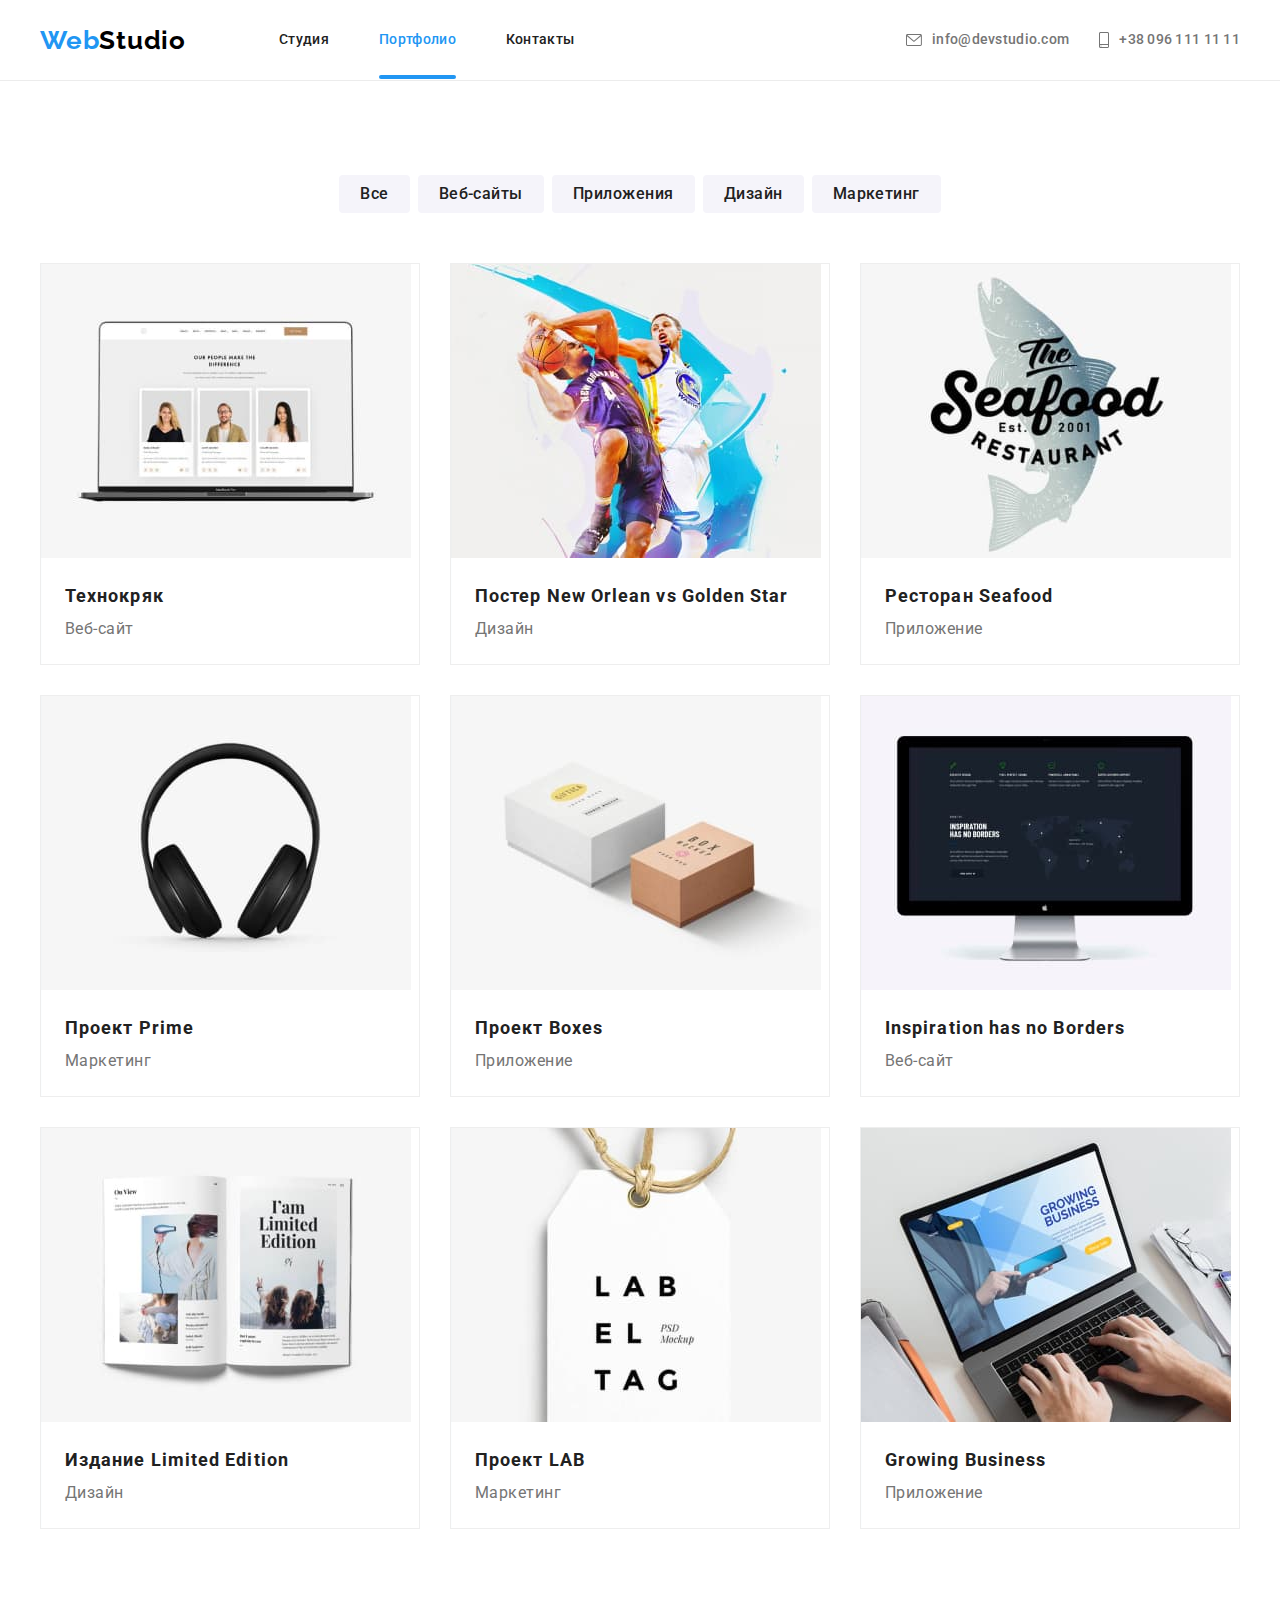
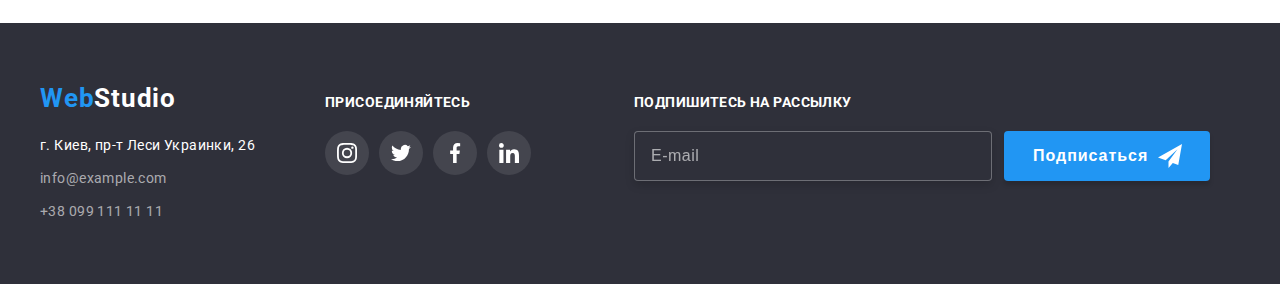
==== portfolio/portfolio.html @ 19b00c4e "1" ====
<!DOCTYPE html>
<html lang="ru">
<head>
    <meta charset="UTF-8">
    <meta name="viewport" content="width=device-width, initial-scale=1.0">
    <link href="https://fonts.googleapis.com/css2?family=Raleway:wght@700&family=Roboto:wght@400;500;700;900&display=swap"
        rel="stylesheet">
    <link rel="stylesheet" href="https://cdnjs.cloudflare.com/ajax/libs/modern-normalize/1.0.0/modern-normalize.min.css"
        integrity="sha512-ISS7cAi1PEhQ8jnbJpJZMd29NlhNj4AWYyLOSp2CE/CsHxTCu+r+t0D2yoJudVrd0/8fTVPUVDzY5Tvli75u/g=="
        crossorigin="anonymous" />
    <link rel="stylesheet" href="../css/style.css">
    <link rel="preconnect" href="https://fonts.gstatic.com">
    <title>Document</title>
</head>
<body class="body">
    <header class="header portfolio">
        <div class="container main">
            <nav class="main-nav">
                <!-- Логотип -->
            <a class="logo-link" href="../index.html">
                <p class="logo-text"><span class="logo">Web</span>Studio</p>
            </a>
            <!-- Навигация на другие страницы -->
            <ul class="nav-link">
                <li class="nav-li"><a class="active" href="../index.html">Студия</a></li>
                <li class="nav-li"><a class="active current" href="./portfolio.html">Портфолио</a></li>
                <li class="nav-li"><a class="active" href="#address">Контакты</a></li>
            </ul>
            </nav>
            <ul class="header-li">
                <!-- Ссылка на адрес электронной почты  -->
                <li class="phone"><a class="link-phone" href="mailto:info@devstudio.com">
                        <svg class="icon-contact" width="16" height="12">
                            <use href="../images/icons/sprite.svg#envelope"></use>
                        </svg>
                        <span>info@devstudio.com</span></a></li>
                <!-- Ссылка на телефонный номер -->
                <li class="phone"><a class="link-phone" href="tel:+380961111111">
                        <svg class="icon-contact" width="10" height="16">
                            <use href="../images/icons/sprite.svg#smartphone"></use>
                        </svg>
                        <span>+38 096 111 11 11</span></a></li>
            </ul>
        </div>
    </header>
    <main class="main-portfolio">  
        <section>
        <div class="container portfolio">
        <h2 class="title visually-hidden">Фильтр выбора проекта</h2>
        <ul class="benefits center">
            <li class="benefits-list"><button class="benefits-button" type="button">Все</button></li>
            <li class="benefits-list"><button class="benefits-button" type="button">Веб-сайты</button></li>
            <li class="benefits-list"><button class="benefits-button" type="button">Приложения</button></li>
            <li class="benefits-list"><button class="benefits-button" type="button">Дизайн</button></li>
            <li class="benefits-list"><button class="benefits-button" type="button">Маркетинг</button></li>
        </ul>
        <h2 class="title visually-hidden">Наши проекты</h2>
        <ul class="projects">
            <li class="projects-item">
                <a href="projects-a">
                <img src="../images/Tekhnokryak.jpg" alt="Технокряк" width="370">
                <div class="projects-text">
                <h3>Технокряк</h3>
                <p>Веб-сайт</p>
                <p class="overlay">Технокряк это современная площадка распространения коронавируса. Компании используют эту платформу для цифрового
                шпионажа и атак на защищённые сервера конкурентов.</p>
                </div>
                </a>
                
            </li>
            <li class="projects-item"><a href="">
                <img src="../images/novsgs.jpg" alt="Постер New Orlean vs Golden Star" width="370">
                <div class="projects-text">
                <h3>Постер New Orlean vs Golden Star</h3>
                <p>Дизайн</p>
                <p class="overlay">Все друзья хотят меня женить, потому что люди не выносят, когда кому-нибудь хорошо.</p>
                </div>
            </a>
            </li>
            <li class="projects-item"><a href="">
                <img src="../images/seafood.jpg" alt="Ресторан Seafood" width="370">
                <div class="projects-text">
                <h3>Ресторан Seafood</h3>
                <p>Приложение</p>
                <p class="overlay">Если вам говорят, что вы многогранная личность — не обольщайтесь. Может быть, имеется в виду, что вы гад, сволочь и
                паразит одновременно.</p>
            </div>
            </a>
            </li>
            <li class="projects-item"><a href="">
                <img src="../images/prime.jpg" alt="Проект Prime" width="370">
                <div class="projects-text">
                <h3>Проект Prime</h3>
                <p>Маркетинг</p>
                <p class="overlay">Алкоголь в малых дозах безвреден в любом количестве.</p>
            </div>
            </a>
            </li>
            <li class="projects-item"><a href="">
                <img src="../images/boxes.jpg" alt="Проект Boxes" width="370">
                <div class="projects-text">
                <h3>Проект Boxes</h3>
                <p>Приложение</p>
                <p class="overlay">Выключили электричество, и в городе воцарилась полная тишина.
                Оказывается, звуки исходят не от людей.
                Они уже давно-давно молчат.</p>
            </div>
            </a>
            </li>
            <li class="projects-item"><a href="">
                <img src="../images/Inspiration_has_no_Borders.jpg" alt="Inspiration has no Borders" width="370">
                <div class="projects-text">
                <h3 lang="en">Inspiration has no Borders</h3>
                <p>Веб-сайт</p>
                <p class="overlay">А юмор — это жизнь. Это состояние. Это не шутки. Это искры в глазах. Это влюбленность в собеседника и готовность
                рассмеяться до слез.</p>
            </div>
            </a>
            </li>
            <li class="projects-item"><a href="">
                <img src="../images/le.jpg" alt="Издание Limited Edition" width="370">
                <div class="projects-text">
                <h3>Издание Limited Edition</h3>
                <p>Дизайн</p>
                <p class="overlay">Никогда не женись на женщине, с которой можно жить. Женись на той, без которой жить нельзя.</p>
            </div>
            </a>
            </li>
            <li class="projects-item"><a href="">
                <img src="../images/lab.jpg" alt="Проект LAB" width="370">
                <div class="projects-text">
                <h3>Проект LAB</h3>
                <p>Маркетинг</p>
                <p class="overlay">Алкоголь в малых дозах безвреден в любом количестве.</p>
            </div>
            </a>
            </li>
            <li class="projects-item"><a href="">
                <img src="../images/Growing_Business.jpg" alt="Growing Business" width="370">
                <div class="projects-text">
                <h3>Growing Business</h3>
                <p>Приложение</p>
                <p class="overlay">Ученые Гарвардского университета установили, что белые мыши размножаются намного лучше, если им не мешают ученые
                Гарвардского университета.</p>
            </div>
            </a>
            </li>
        </ul>   
        </div>  
        </section>
    </main>
    <footer class="footer">
        <div class="container">
            <!-- Логотип -->
            <div class="footer-left">
            <a href="../index.html">
                <p class="footer-logo"><span class="logo">Web</span>Studio</p>
            </a>
            <address id="address">
                <!-- Ссылка на адрес -->
                <a class="google-address link" target="_blank" href="https://goo.gl/maps/JPTJLpiqcLhhmCbZ7">
                    г. Киев, пр-т Леси Украинки, 26
                </a>
                <!-- Ссылка на адрес электронной почты  -->
                <a class="footer-link" href="mailto:info@example.com">info@example.com</a>
                <!-- Ссылка на телефонный номер -->
                <a class="footer-link" href="tel:+380991111111">+38 099 111 11 11</a>
            </address>
            </div>
            <div class="footer-join">
                <b class="title">Присоединяйтесь</b>
                <ul class="footer-icon">
                    <li class="footer-list">
                        <a class="footer-links-icon" href="">
                            <svg class="footer-icon">
                                <use href="../images/icons/sprite.svg#instagram"></use>
                            </svg>
                        </a>
                    </li>
                    <li class="footer-list">
                        <a class="footer-links-icon" href="">
                            <svg class="footer-icon">
                                <use href="../images/icons/sprite.svg#twitter"></use>
                            </svg>
                        </a>
                    </li>
                    <li class="footer-list">
                        <a class="footer-links-icon" href="">
                            <svg class="footer-icon">
                                <use href="../images/icons/sprite.svg#facebook"></use>
                            </svg>
                        </a>
                    </li>
                    <li class="footer-list">
                        <a class="footer-links-icon" href="">
                            <svg class="footer-icon">
                                <use href="../images/icons/sprite.svg#linkedin"></use>
                            </svg>
                        </a>
                    </li>
                </ul>
            </div>
            <div class="right-part">
                <h3 class="title">Подпишитесь на рассылку</h3>
                <form class="form-submit">
                    <label class="form-label-footer">
                        <input type="email" class="form-input-footer" name="mail" placeholder="E-mail" autocomplete="off" />
                    </label>
                    <button type="submit" class="button-submit">
                        <span>Подписаться</span>
                        <svg width="24" height="24">
                            <use href="../images/icons/sprite.svg#send"></use>
                        </svg>
                    </button>
                </form>
            </div>
        </div>
    </footer>
</body>
</html>
---- css/style.css ----
/* цвет основного текста #757575 */
/* вторичный цвет #212121 */
/* первичный цвет фона #FFFFFF */
/* вторичный цвет фона #F5F4FA */
/* акцент #2196F3 */
/* цвет иконок серый #AFB1B8 */

/* https://elenrosee.github.io/it-studio/ */

:root {
  --primary-text-color: #757575;
  --secondary-text-color: #212121;
  --primary-background-color: #ffffff;
  --secondary-background-color: #f5f4fa;
  --akcent-color: #2196f3;
  --logo-color: #000000;
  --border-color: #ececec;
  --footer-color: #2f303a;
  --icon-gray-color: #afb1b8;
}
/* значение border-box устанавливается для всех элементов 
и псевдоэлементов документа. */

/* Остальной код */
.body {
  font-family: 'Roboto', sans-serif;
  letter-spacing: 0.02em;
  font-display: swap;
  background-color: var(--primary-background-color);
  color: var(--primary-text-color);
}
* {
  padding: 0;
  margin: 0;
  /* outline: 2px solid tomato; */
}
ul,
.link,
.list {
  list-style: none;
  padding: 0;
  margin: 0;
}
a {
  text-decoration: none;
}
h2 {
  color: var(--secondary-text-color);
  font-weight: 700;
  font-size: 36px;
  line-height: 1.16;
  letter-spacing: 0.03em;
  padding: 0;
  margin: 0;
}
h3 {
  color: var(--secondary-text-color);
  font-weight: 700;
  font-size: 14px;
  line-height: 1.14;
  letter-spacing: 0.03em;
  padding: 0;
  margin: 0;
}
p {
  padding: 0;
  margin: 0;
}
.body .container {
  width: 1200px;
  padding-left: 15px;
  padding-right: 15px;
  margin-left: auto;
  margin-right: auto;
}
/* Логотип */

.main {
  display: flex;
  align-items: center;
  justify-content: space-between;
}
.main-nav {
  display: flex;
  align-items: center;
}
.logo-link {
  font-family: 'Raleway', sans-serif;
  color: var(--logo-color);
  font-weight: 700;
  font-size: 26px;
  line-height: 1.19;
  letter-spacing: 0.03em;
  /* cursor: pointer; */
}
.logo {
  color: var(--akcent-color);
}
/* .logo-text {
  color: var(--logo-color);
} */
/* ссылки навигации */
.nav-link {
  display: flex;
  margin-left: 93px;
}
.nav-link .active {
  position: relative;
  display: block;
  padding-top: 32px;
  padding-bottom: 32px;
  color: var(--secondary-text-color);
  font-weight: 500;
  font-size: 14px;
  line-height: 1.14;
}
.nav-link .active:hover,
.nav-link .active:focus {
  color: var(--akcent-color);
  border-bottom: 4px;
  border-radius: 2px;
}
.nav-link .active.current {
  color: var(--akcent-color);
}
.nav-li:not(:last-child) {
  margin-right: 50px;
}
.nav-link .current::after {
  display: block;
  content: '';
  position: absolute;
  left: 0;
  bottom: 1px;
  width: 100%;
  height: 4px;

  background: var(--akcent-color);
  border-radius: 2px;
}
/* ссылки контактов */
.header-li {
  display: flex;
  align-items: center;
}
.link-phone {
  display: flex;
  align-items: center;
  color: var(--primary-text-color);
  fill: var(--primary-text-color);
  font-weight: 500;
  font-size: 14px;
  line-height: 1.14;
  letter-spacing: 0.02em;
  transition-property: color;
  transition-duration: 250ms;
  transition-timing-function: cubic-bezier(0.4, 0, 0.2, 1);
}
.header-li .phone + .phone {
  margin-left: 30px;
}
.icon-contact {
  display: block;
  margin-right: 10px;
}
.header-li .link-phone:hover {
  color: var(--akcent-color);
  fill: var(--akcent-color);
}

/* вопросы: 
1. при фиксированном хедере возможно сейчас уже сделать, чтобы весь его контент при зуме был видимым. 
2. так же при зуме bg начинает обрезаться картинка. 3. при нфжатии на кнопку Отправить в модальном окне не применяется transition  h
ttps://mariia-kovalchuk.github.io/goit-markup-hw-05/index.html
https://mariia-kovalchuk.github.io/goit-markup-hw-05/index.html */
/* https://marishka95s.github.io/goit-markup-hw-06/index.html */
/* https://github.com/marishka95s/goit-markup-hw-06/ */

/* Секция Герой */
.hero {
  display: flex;
  max-width: 1600px;
  height: 600px;
  margin-left: auto;
  margin-right: auto;
  align-items: center;
  background-color: var(--footer-color);
  background-image: linear-gradient(
      to right,
      rgba(47, 48, 58, 0.4),
      rgba(47, 48, 58, 0.4)
    ),
    url('../images/img.jpg');
  background-size: cover;
  background-position: center;
  text-align: center;
}
.section-hero {
  color: var(--primary-background-color);
  text-align: center;
  padding-top: 94px;
  padding-bottom: 94px;
}

.hero-title {
  font-weight: 900;
  font-size: 44px;
  line-height: 1.36;
  text-align: center;
  letter-spacing: 0.06em;
  text-transform: uppercase;
  /* padding-top: 200px; */
  margin-bottom: 30px;
}

.button {
  color: var(--primary-background-color);
  background-color: var(--akcent-color);
  font-weight: 700;
  font-size: 16px;
  line-height: 1.87;
  align-items: center;
  text-align: center;
  letter-spacing: 0.06em;
  display: inline-block;
  padding: 10px 32px;
  height: 50px;
  min-width: 200px;
  border: none;
  border-radius: 4px;
  cursor: pointer;
}
.backdrop {
  position: fixed;
  top: 0;
  left: 0;
  width: 100%;
  height: 100%;
  opacity: 1;
  background-color: rgba(0, 0, 0, 0.2);
  transition: opacity 250ms cubic-bezier(0.4, 0, 0.2, 1);
}
.backdrop.is-hidden {
  opacity: 0;
  pointer-events: none;
  visibility: visible;
}
.backdrop.is-hidden .modal {
  transform: translate(-50%, -50%) scale(1.1);
}
.modal {
  position: absolute;
  top: 50%;
  left: 50%;

  min-height: 581px;
  min-width: 528px;
  padding: 40px;

  background-color: var(--primary-background-color);
  box-shadow: 0px 1px 3px rgba(0, 0, 0, 0.12), 0px 1px 1px rgba(0, 0, 0, 0.14),
    0px 2px 1px rgba(0, 0, 0, 0.2);
  border-radius: 4px;

  transform: translate(-50%, -50%) scale(1);
  transition: transform 250ms cubic-bezier(0.4, 0, 0.2, 1);
}
.form {
  display: flex;
  flex-direction: column;
}
.form h2 {
  margin-bottom: 12px;

  font-weight: 700;
  font-size: 20px;
  line-height: 23px;
  text-align: center;
  letter-spacing: 0.03em;

  color: var(--secondary-text-color);
}
.inputs {
  margin-bottom: 20px;
}
.form-label {
  position: relative;
  display: flex;
  flex-direction: column;
  margin-bottom: 10px;
}

.form-label span {
  text-align: left;
  margin-bottom: 4px;
  font-weight: 400;
  font-size: 12px;
  line-height: 1.16;
  letter-spacing: 0.01em;

  color: var(--secondary-text-color);
}
.form-input {
  padding-top: 12px;
  padding-bottom: 12px;
  padding-left: 42px;

  border: 1px solid rgba(33, 33, 33, 0.2);
  box-sizing: border-box;
  border-radius: 4px;
  cursor: pointer;

  font-size: 16px;

  transition-duration: 250ms;
  transition-timing-function: cubic-bezier(0.4, 0, 0.2, 1);
}
.comment {
  padding-top: 12px;
  padding-right: 16px;
  padding-bottom: 12px;
  padding-left: 16px;

  max-width: 448px;
  max-height: 120px;
}
.comment::placeholder {
  font-weight: normal;
  font-size: 14px;
  line-height: 1.14;
  letter-spacing: 0.01em;

  color: rgba(117, 117, 117, 0.5);
}
.form-label svg {
  position: absolute;
  bottom: 13.5px;
  left: 12px;
  fill: var(--secondary-text-color);
}
.modal input:focus,
.modal textarea:focus {
  border-color: var(--akcent-color);
  outline: none;
  cursor: pointer;

  transition-duration: 250ms;
  transition-timing-function: cubic-bezier(0.4, 0, 0.2, 1);
}
.modal input::placeholder {
  cursor: pointer;
}
.modal input:focus::placeholder {
  cursor: pointer;
}
.modal input:focus ~ svg {
  fill: var(--akcent-color);
  cursor: pointer;

  transition-duration: 250ms;
  transition-timing-function: cubic-bezier(0.4, 0, 0.2, 1);
}
/* .form-label::placeholder {
  color: transparent;
}
.form-label input:not(:placeholder-shown) + svg {
  fill: var(--accent-color);
} */
.checkbox {
  align-self: center;
}
.checkbox-input {
  position: absolute;
  width: 1px;
  height: 1px;
  margin: -1px;
  border: 0;
  padding: 0;
  clip: rect(0 0 0 0);
  overflow: hidden;
}
.checkbox-label {
  display: flex;
  align-items: center;
  margin-bottom: 30px;
}
.checkbox span {
  align-self: center;

  font-weight: 400;
  font-size: 14px;
  line-height: 1.71;
  letter-spacing: 0.03em;

  color: var(--primary-text-color);
}
.checkbox a {
  text-decoration-line: underline;
  color: var(--akcent-color);
}
.checkbox-input + svg {
  display: inline-block;
  margin-right: 7px;
  height: 15px;
  width: 16px;

  background-color: var(--primary-background-color);
  border: 2px solid var(--secondary-text-color);
  border-radius: 2px;

  transition-duration: 250ms;
  transition-timing-function: cubic-bezier(0.4, 0, 0.2, 1);
}
.checkbox-input:checked + svg {
  background-color: var(--akcent-color);
  background-image: url('../images/check.svg');
  background-size: contain;
  background-origin: border-box;
  border-color: transparent;
  border-radius: 2px;

  transition-duration: 250ms;
  transition-timing-function: cubic-bezier(0.4, 0, 0.2, 1);
}

/* .checkbox-input:focus + svg {
  outline: 2px solid var(--accent-color);
}
.checkbox-input:checked:focus + svg {
  outline: 2px solid var(--main-text-color);
} */
.form-button {
  display: flex;
  align-items: center;
  text-align: center;

  padding-top: 10px;
  padding-bottom: 10px;

  background-color: var(--akcent-color);
  color: var(--primary-background-color);
  --color5: var(--primary-background-color);
  background: var(--akcent-color);
  box-shadow: 0px 4px 4px rgba(0, 0, 0, 0.15);
  border-radius: 4px;

  font-weight: 700;
  font-size: 16px;
  line-height: 1.87;
  letter-spacing: 0.06em;
  border-radius: 4px;
  border: none;

  align-self: center;
  padding-right: 55px;
  padding-left: 56px;
}
.form-button:hover,
.form-button:focus {
  background: #188ce8;
  box-shadow: 0px 4px 4px rgba(0, 0, 0, 0.15);
  border-radius: 4px;
  cursor: pointer;
}
.modal-close-svg {
  position: absolute;
  top: 8px;
  right: 8px;
  height: 30px;
  width: 30px;

  display: flex;
  align-items: center;
  justify-content: center;

  fill: var(--logo-color);
  border-radius: 50%;
  border: 1px solid rgba(0, 0, 0, 0.1);
  background: var(--primary-background-color);

  transition: fill 250ms cubic-bezier(0.4, 0, 0.2, 1);
}
.modal-close-svg:hover,
.modal-close-svg:focus {
  fill: var(--akcent-color);
  cursor: pointer;
}
/* Прятать текст */
.visually-hidden {
  position: absolute;
  width: 1px;
  height: 1px;
  margin: -1px;
  border: 0;
  padding: 0;
  white-space: nowrap;
  clip-path: inset(100%);
  clip: rect(0 0 0 0);
  overflow: hidden;
}

.section-desc {
  padding-top: 94px;
  padding-bottom: 94px;
}
.desc {
  display: flex;
}
.desc .center {
  justify-content: center;
}

.desc-li:not(:last-child) {
  margin-right: 30px;
}
.section-desc h2 {
  text-align: center;
}
.desc-text {
  text-transform: uppercase;
}
.section-desc li {
  /* font-weight: 400; */
  width: calc((100% - 90px) / 3);
  font-size: 14px;
  line-height: 1.71;
  letter-spacing: 0.03em;
  text-align: left;
  /* width: 270px; */
}
.desc-text {
  margin-bottom: 10px;
}
.desc .desc-li::before {
  display: block;
  content: '';
  height: 120px;
  margin-bottom: 30px;
  background-repeat: no-repeat;
  background-position: center;
  background-color: var(--secondary-background-color);
}

.icons-antena::before {
  background-image: url('../images/icons/antena.svg');
}

.icons-clock::before {
  background-image: url('../images/icons/clock.svg');
}
.icons-ps::before {
  background-image: url('../images/icons/ps.svg');
}

.icons-astronaut::before {
  background-image: url('../images/icons/astronaut.svg');
}

.section-img {
  /* padding-top: 94px; */
  padding-bottom: 94px;
  text-align: center;
}
.img-link {
  display: flex;
}
.img-li:not(:first-child) {
  margin-left: 30px;
}
.img-link img {
  display: block;
  z-index: 1;
}
.img-text {
  margin-bottom: 50px;
}
.img-li {
  position: relative;
}
.img-posit {
  z-index: 2;
  bottom: 0;
  right: 0;
  width: 370px;
  margin: 0;
  padding-top: 27px;
  padding-bottom: 27px;
  font-style: 500px;
  font-weight: bold;
  font-size: 14px;
  line-height: 1.14;
  text-align: center;
  letter-spacing: 0.03em;
  text-transform: uppercase;
  position: absolute;
  color: var(--primary-background-color);
  background: rgba(47, 48, 58, 0.8);
}

/* .section-img li {
} */
.section-foto {
  background-color: var(--secondary-background-color);
  text-align: center;
  padding-top: 94px;
  padding-bottom: 94px;
}

.foto-link {
  margin-bottom: 50px;
}
.section-foto h3 {
  font-weight: 500;
  font-size: 16px;
  line-height: 1.9;
  text-align: center;
  letter-spacing: 0.03em;
  background-color: var(--primary-background-color);
}
.section-foto p {
  margin-bottom: 30px;
  font-weight: 400;
  font-size: 16px;
  line-height: 1.9;
  text-align: center;
  letter-spacing: 0.03em;
}
.foto-list {
  display: flex;
  justify-content: space-around;
}
.foto-img {
  justify-content: center;
  background: var(--primary-background-color);
  box-shadow: 0px 1px 3px rgba(0, 0, 0, 0.12), 0px 1px 1px rgba(0, 0, 0, 0.14),
    0px 2px 1px rgba(0, 0, 0, 0.2);
  border-radius: 0px 0px 4px 4px;
}
.foto-img:not(:last-child) {
  margin-right: 30px;
}
/* .foto-img img {
  margin-bottom: 30px;
} */
.foto-img h3 {
  margin-bottom: 10px;
}
.clients {
  padding-top: 94px;
  padding-bottom: 94px;
}
.team-content {
  padding: 30px 32px;
}
.team-icon {
  display: flex;
  justify-content: space-around;
}

.team-icon .links-icon:hover {
  background-color: var(--akcent-color);
  fill: var(--primary-background-color);
}
.links-icon {
  margin-right: 10px;
}

.team-icon .list:last-child,
.links-icon:last-child {
  margin-right: 0;
}

.team-icon .links-icon {
  display: flex;
  height: 44px;
  width: 44px;
  align-items: center;
  border-radius: 50%;
  /* margin-right: 10px; */
  fill: var(--icon-gray-color);
}

.team-icon .icon {
  height: 20px;
  width: 20px;
  margin-left: auto;
  margin-right: 12px;
}
/* Clients */

.clients-title {
  margin-bottom: 50px;

  font-weight: 700;
  font-size: 36px;
  line-height: 1.17;
  text-align: center;

  color: var(--secondary-text-color);
}

.clients-lists {
  display: flex;
  margin: 0 -15px;
}

.clients .list {
  display: inline-block;
  margin: 0 15px;
}

.clients .link {
  display: flex;
  width: 170px;
  height: 90px;
  align-items: center;
  justify-content: center;

  border: 1px solid var(--icon-gray-color);
  border-radius: 4px;
  color: var(--icon-gray-color);
  fill: var(--icon-gray-color);
}

.clients-lists .link:hover {
  color: var(--akcent-color);
  fill: var(--akcent-color);
  border-color: var(--akcent-color);
}

.clients .icon {
  fill: currentColor;
}

/* Footer */
.footer {
  background-color: var(--footer-color);
  padding-top: 60px;
  padding-bottom: 60px;
}
.footer .footer-logo {
  display: inline-block;
  padding-bottom: 20px;
  color: var(--primary-background-color);
  font-weight: 700;
  font-size: 26px;
  line-height: 1.19;
  letter-spacing: 0.03em;
}
.footer p {
  color: var(--primary-background-color);
}
.google-address {
  color: var(--primary-background-color);
  font-style: normal;
  font-weight: 400;
  font-size: 14px;
  line-height: 1.71;
  letter-spacing: 0.03em;
}
.footer-link:not(:first-child) {
  margin-top: 9px;
}
.address {
  color: var(--primary-background-color);
  font-style: normal;
  margin-top: 30px;
}
.footer-link {
  display: block;
  font-style: normal;
  color: rgb(255, 255, 255, 0.6);
  font-weight: 400;
  font-size: 14px;
  line-height: 1.71;
  letter-spacing: 0.03em;
}
.footer .container {
  display: flex;
  align-items: baseline;
}
.footer-left {
  margin-right: 70px;
}
.footer-join {
  margin-right: 93px;
}
.footer-join .title {
  display: inline-block;
  margin-bottom: 20px;

  font-weight: 700;
  font-size: 14px;
  line-height: 1.14;
  letter-spacing: 0.03em;
  text-transform: uppercase;

  color: var(--primary-background-color);
}
.footer-icon {
  display: flex;
}
.footer-list .footer-links-icon:hover {
  background-color: var(--akcent-color);
  fill: var(--primary-background-color);
}
.footer-list {
  margin-right: 10px;
}

.footer-list .footer-links-icon {
  display: flex;
  height: 44px;
  width: 44px;
  align-items: center;
  border-radius: 50%;

  fill: var(--primary-background-color);
}

.footer-list .footer-icon {
  height: 20px;
  width: 20px;
  margin-left: auto;
  margin-right: 12px;
}
.footer-join .list:not(:last-child) {
  margin-right: 10px;
}

.footer-join .footer-list {
  display: inline-block;
  height: 44px;
  width: 44px;
  background-color: rgba(255, 255, 255, 0.1);
  background-size: 20px;
  background-repeat: no-repeat;
  background-position: center;
  border-radius: 50%;
}
.form-submit {
  display: flex;
}
.right-part .title {
  display: inline-block;
  margin-bottom: 20px;

  font-weight: 700;
  font-size: 14px;
  line-height: 1.14;
  letter-spacing: 0.03em;
  text-transform: uppercase;

  color: var(--primary-background-color);
}
.form-submit .form-input-footer {
  margin-right: 12px;
  padding-top: 15px;
  padding-right: 16px;
  padding-bottom: 15px;
  padding-left: 16px;
  width: 358px;
  height: 50px;

  color: var(--primary-background-color);
  background-color: var(--footer-color);

  border: 1px solid rgba(255, 255, 255, 0.3);
  box-sizing: border-box;
  filter: drop-shadow(0px 4px 4px rgba(0, 0, 0, 0.15));
  border-radius: 4px;
}
.form-input-footer::placeholder {
  display: flex;
  align-items: center;

  color: rgba(255, 255, 255, 0.6);

  font-weight: 400;
  font-size: 16px;
  line-height: 1.25;
  letter-spacing: 0.03em;
}
.form-input-footer:not(:placeholder-shown) + .form-input-footer {
  color: var(--primary-background-color);
  background-color: var(--footer-color);
}

.button-submit {
  display: flex;
  align-items: center;
  text-align: center;

  padding-top: 10px;
  padding-right: 28px;
  padding-bottom: 10px;
  padding-left: 29px;

  background-color: var(--akcent-color);
  color: var(--primary-background-color);
  fill: var(--primary-background-color);
  background: var(--akcent-color);
  box-shadow: 0px 4px 4px rgba(0, 0, 0, 0.15);
  border-radius: 4px;

  font-weight: 700;
  font-size: 16px;
  line-height: 1.87;
  letter-spacing: 0.06em;
  border-radius: 4px;
  border: none;
  cursor: pointer;
}

.button-submit svg {
  margin-left: 10px;
  background-color: var(--akcent-color);
  fill: var(--primary-background-color);
}

/* Portfolio */
.header {
  border-bottom: 1px solid #ececec;
}
.main-portfolio {
  text-align: center;
}
.benefits {
  display: flex;
}
.benefits.center {
  justify-content: center;
  margin-bottom: 50px;
}
.container.portfolio {
  padding-top: 94px;
  padding-bottom: 94px;
}
.benefits-list:not(:last-child) {
  margin-right: 8px;
}
.benefits .benefits-button {
  font-family: inherit;
  font-weight: 500;
  font-size: 16px;
  line-height: 1.62;
  letter-spacing: 0.03em;
  background-color: var(--secondary-background-color);
  color: var(--secondary-text-color);
  text-align: center;
  display: inline-block;
  padding: 6px 21px;
  border-radius: 4px;
  border: 0px;
  cursor: pointer;
}
.benefits .benefits-button:hover,
.benefits .benefits-button:focus {
  color: var(--primary-background-color);
  background-color: var(--akcent-color);
  box-shadow: 0px 3px 1px rgba(0, 0, 0, 0.1), 0px 1px 2px rgba(0, 0, 0, 0.08),
    0px 2px 2px rgba(0, 0, 0, 0.12);
}
.projects {
  display: flex;
  flex-wrap: wrap;
  list-style: none;
}
.projects-item {
  width: calc((100% - 60px) / 3);
  margin-right: 30px;
  margin-bottom: 30px;
  border: 1px solid #eeeeee;
  box-sizing: border-box;

  position: relative;
  overflow: hidden;
}
.projects-item:hover {
  box-shadow: 0px 1px 1px rgba(0, 0, 0, 0.12), 0px 4px 4px rgba(0, 0, 0, 0.06),
    1px 4px 6px rgba(0, 0, 0, 0.16);
}
.projects-item:hover .overlay {
  box-shadow: 0px 1px 1px rgba(0, 0, 0, 0.12), 0px 4px 4px rgba(0, 0, 0, 0.06),
    1px 4px 6px rgba(0, 0, 0, 0.16);
  transform: translateX(0%);
}
.projects-item:nth-last-child(-n + 3) {
  margin-bottom: 0;
}
.projects-item:nth-child(3n) {
  margin-right: 0;
  margin-top: 0;
}

.projects h3 {
  font-weight: 700;
  font-size: 18px;
  line-height: 2;
  letter-spacing: 0.06em;
}
.projects li {
  text-align: left;
}
.projects p {
  color: var(--primary-text-color);
  font-weight: 400;
  font-size: 16px;
  line-height: 1.88;
  letter-spacing: 0.03em;
}
.projects img {
  display: block;
}
.projects-text {
  padding-top: 20px;
  padding-bottom: 20px;
  padding-left: 24px;
  padding-right: 24px;
  border: 0 1px 1px 1px solid #eeeeee;
}
.projects .overlay {
  position: absolute;
  top: 0;
  left: 0;
  width: 100%;
  height: 294px;

  padding-top: 63px;
  padding-bottom: 63px;
  padding-left: 24px;
  padding-right: 24px;

  background: rgba(33, 150, 243, 0.9);

  transform: translateX(-100%);
  transition: transform 250ms ease;

  font-style: 500;
  font-weight: normal;
  font-size: 18px;
  line-height: 1.56;

  letter-spacing: 0.03em;

  color: var(--primary-background-color);
}
/* line-height: 1.2; */
/* 1.2 - auto - интерлиньяж */
/* .test-container {
  width: 1230px;
  padding-left: 15px;
  padding-right: 15px;
  margin-left: auto;
  margin-right: auto;
}

.flex-container {
  display: flex;
  flex-wrap: wrap;
  background-color: teal;
  margin: -15px;
}

.flex-element {
  width: 380px;
  margin: 15px; */

/* calc((100% - кол-во маржинов в строке * значение маржина) / кол-во элементов в строке */
/* width: calc((100% - 60px) / 3); */
/* margin-right: 30px; */
/* margin-bottom: 30px; */

/* margin-right: 30px;
  margin-bottom: 30px; */
/* } */

/* .flex-element:nth-child(3n) {
  margin-right: 0;
}
.flex-element:nth-last-child(-n + 3) {
  margin-bottom: 0;
} */

/* .flex-element:nth-child(3n) {
  margin-right: 0;
}
.flex-element:nth-last-child(-n + 3) {
  margin-bottom: 0;
} */

/* Альтернатива */
/* .flex-element:not(:nth-child(3n)) {
  margin-right: 30px;
} */

/* .flex-element:not(:nth-last-child(-n + 3)) {
  margin-bottom: 30px;
} */
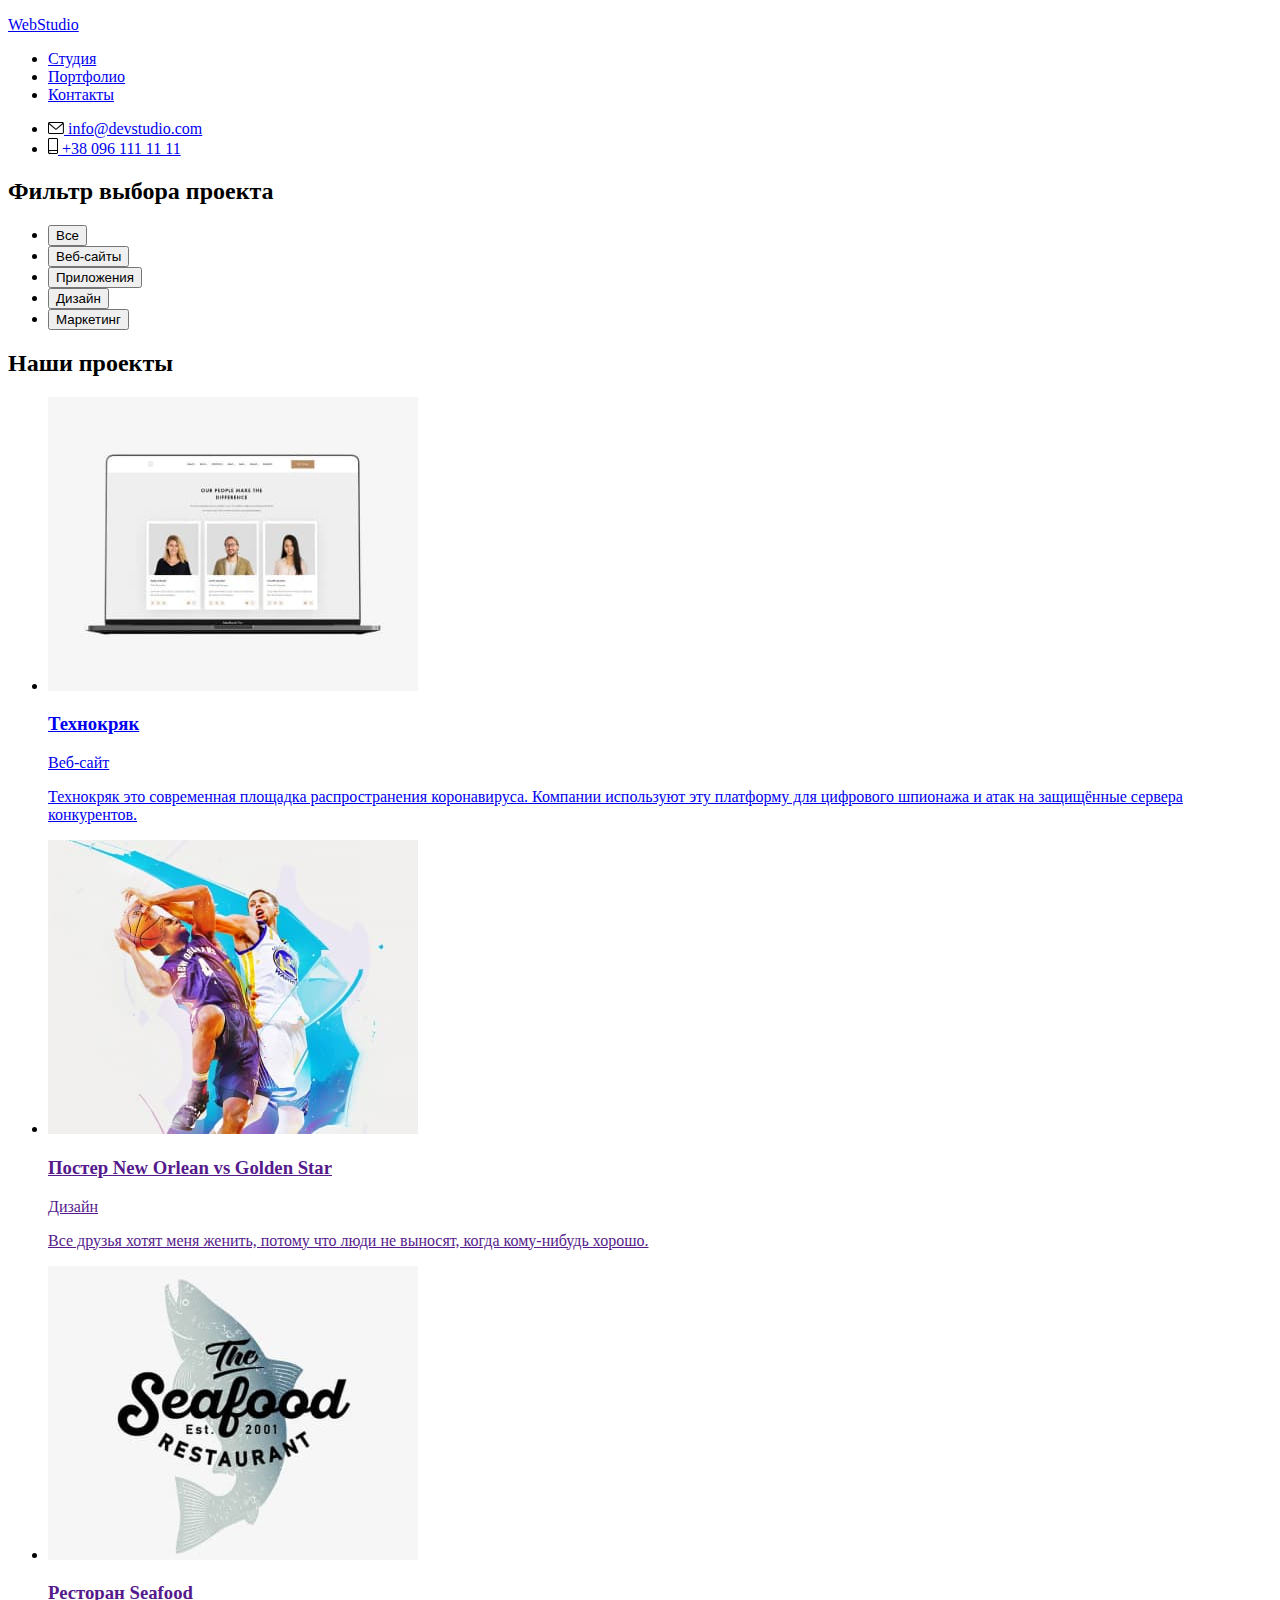
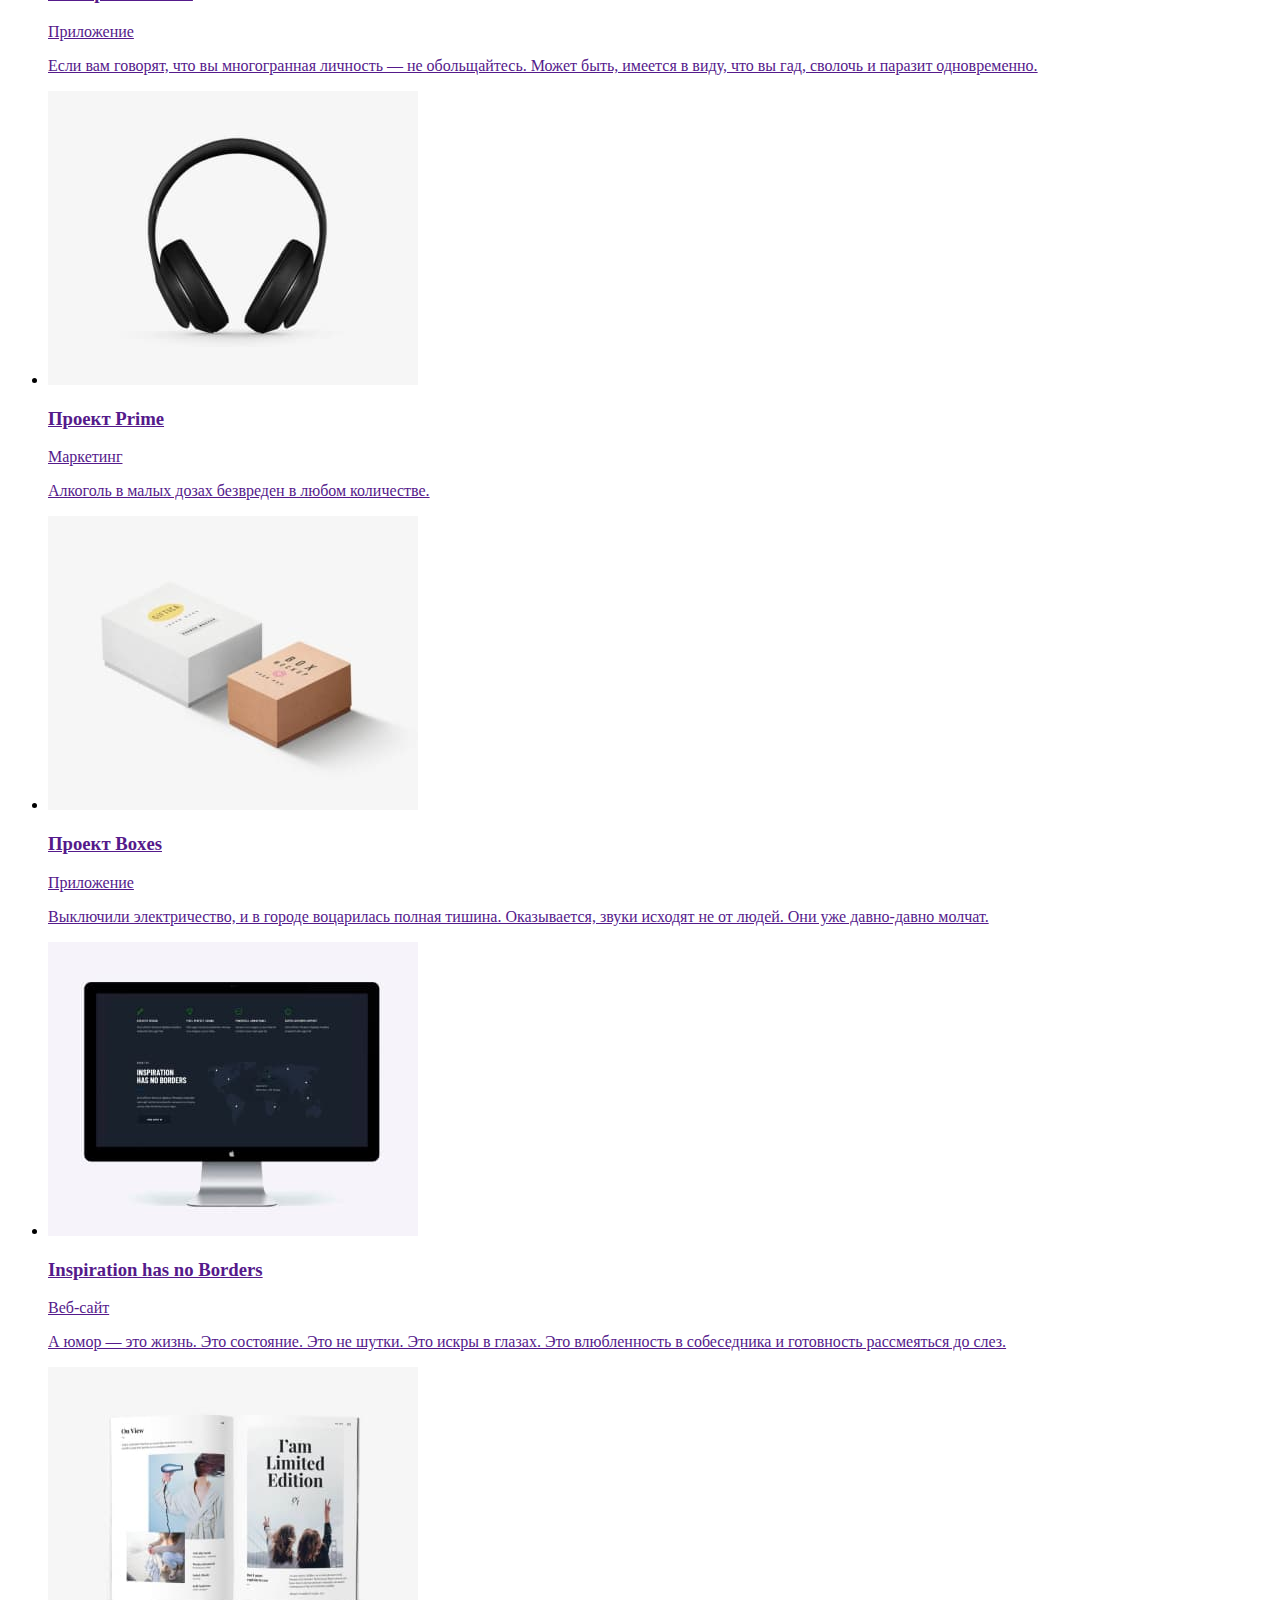
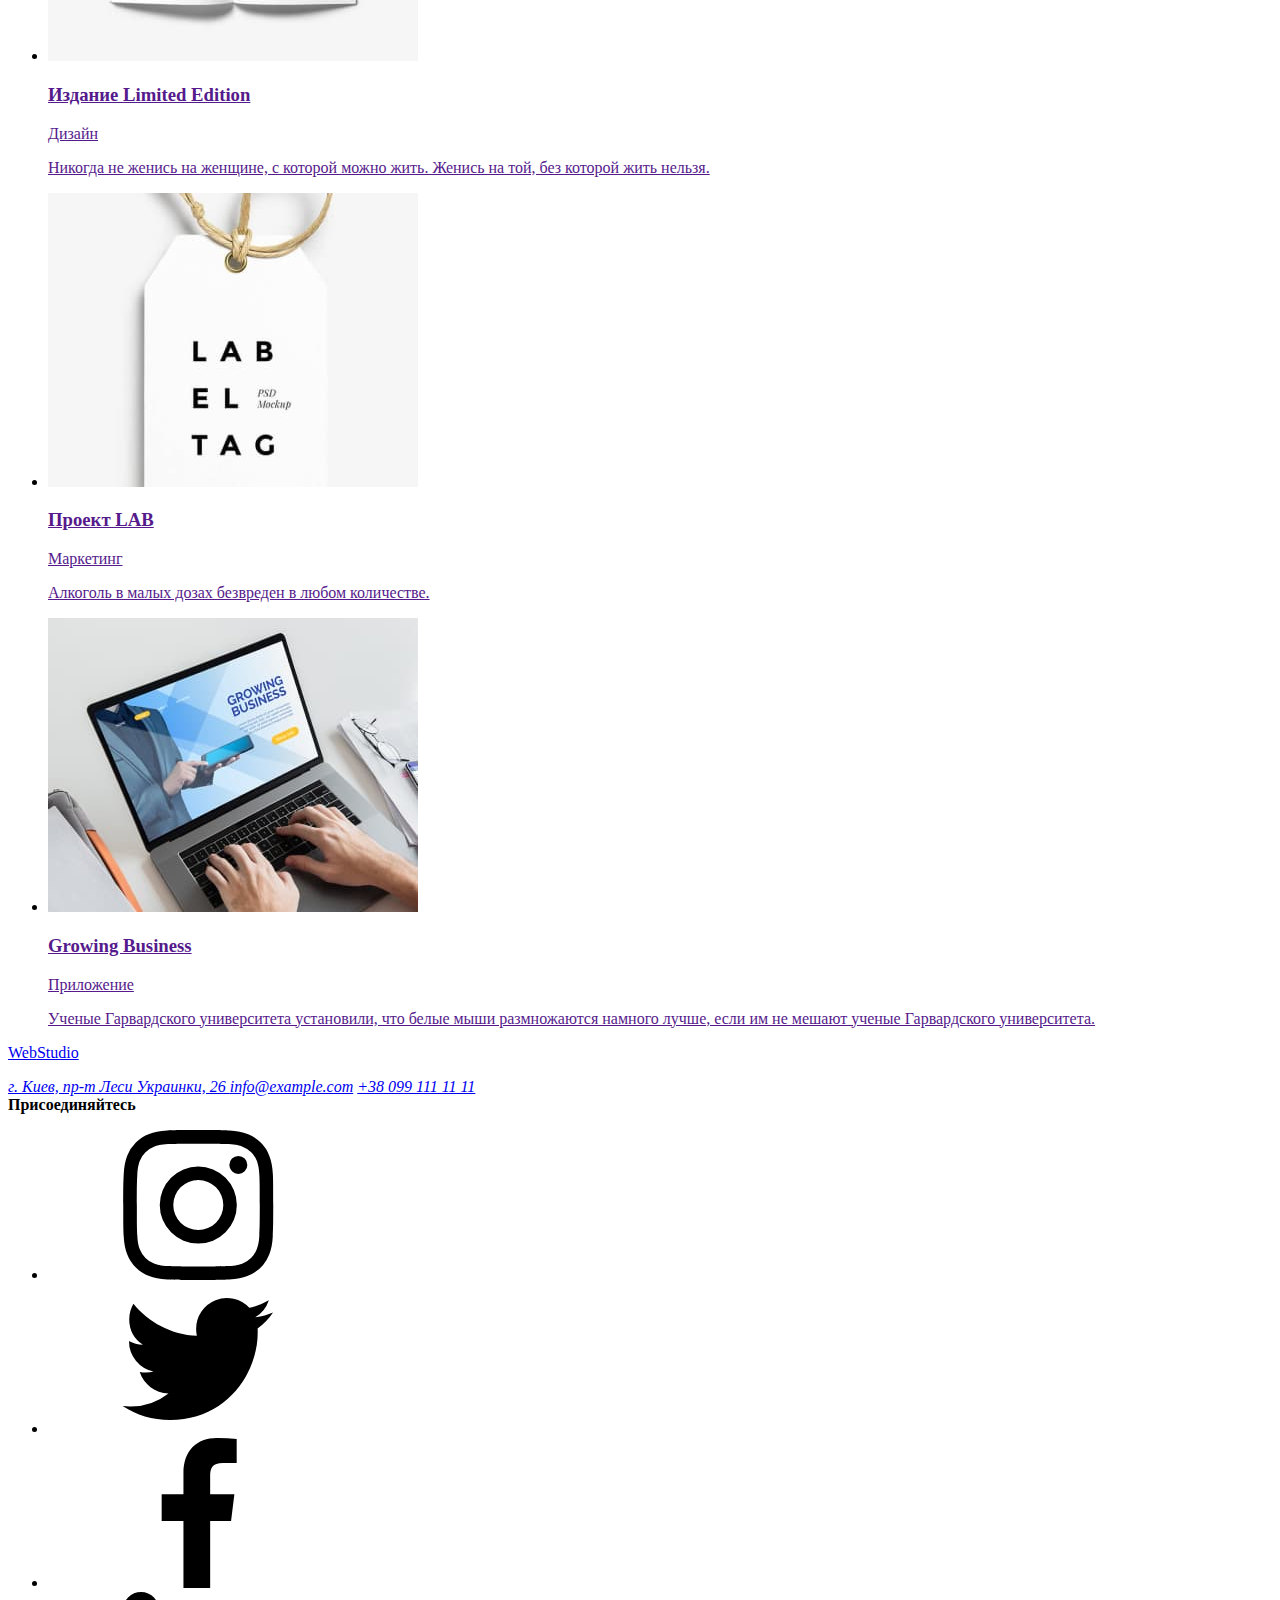
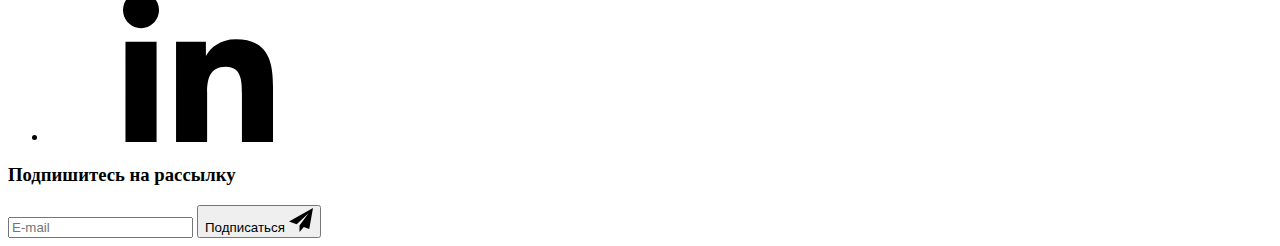
==== commit 29edce22: "Разбивка" ====
--- a/portfolio/portfolio.html
+++ b/portfolio/portfolio.html
@@ -8,7 +8,8 @@
     <link rel="stylesheet" href="https://cdnjs.cloudflare.com/ajax/libs/modern-normalize/1.0.0/modern-normalize.min.css"
         integrity="sha512-ISS7cAi1PEhQ8jnbJpJZMd29NlhNj4AWYyLOSp2CE/CsHxTCu+r+t0D2yoJudVrd0/8fTVPUVDzY5Tvli75u/g=="
         crossorigin="anonymous" />
-    <link rel="stylesheet" href="../css/style.css">
+    <link rel="stylesheet" href="../css/main.min.css">
+    <!-- <link rel="stylesheet" href="../css/style.css"> -->
     <link rel="preconnect" href="https://fonts.gstatic.com">
     <title>Document</title>
 </head>
@@ -43,7 +44,7 @@
             </ul>
         </div>
     </header>
-    <main class="main-portfolio">  
+    <main class="main-portfolio">
         <section>
         <div class="container portfolio">
         <h2 class="title visually-hidden">Фильтр выбора проекта</h2>
@@ -66,7 +67,7 @@
                 шпионажа и атак на защищённые сервера конкурентов.</p>
                 </div>
                 </a>
-                
+
             </li>
             <li class="projects-item"><a href="">
                 <img src="../images/novsgs.jpg" alt="Постер New Orlean vs Golden Star" width="370">
@@ -145,8 +146,8 @@
             </div>
             </a>
             </li>
-        </ul>   
-        </div>  
+        </ul>
+        </div>
         </section>
     </main>
     <footer class="footer">
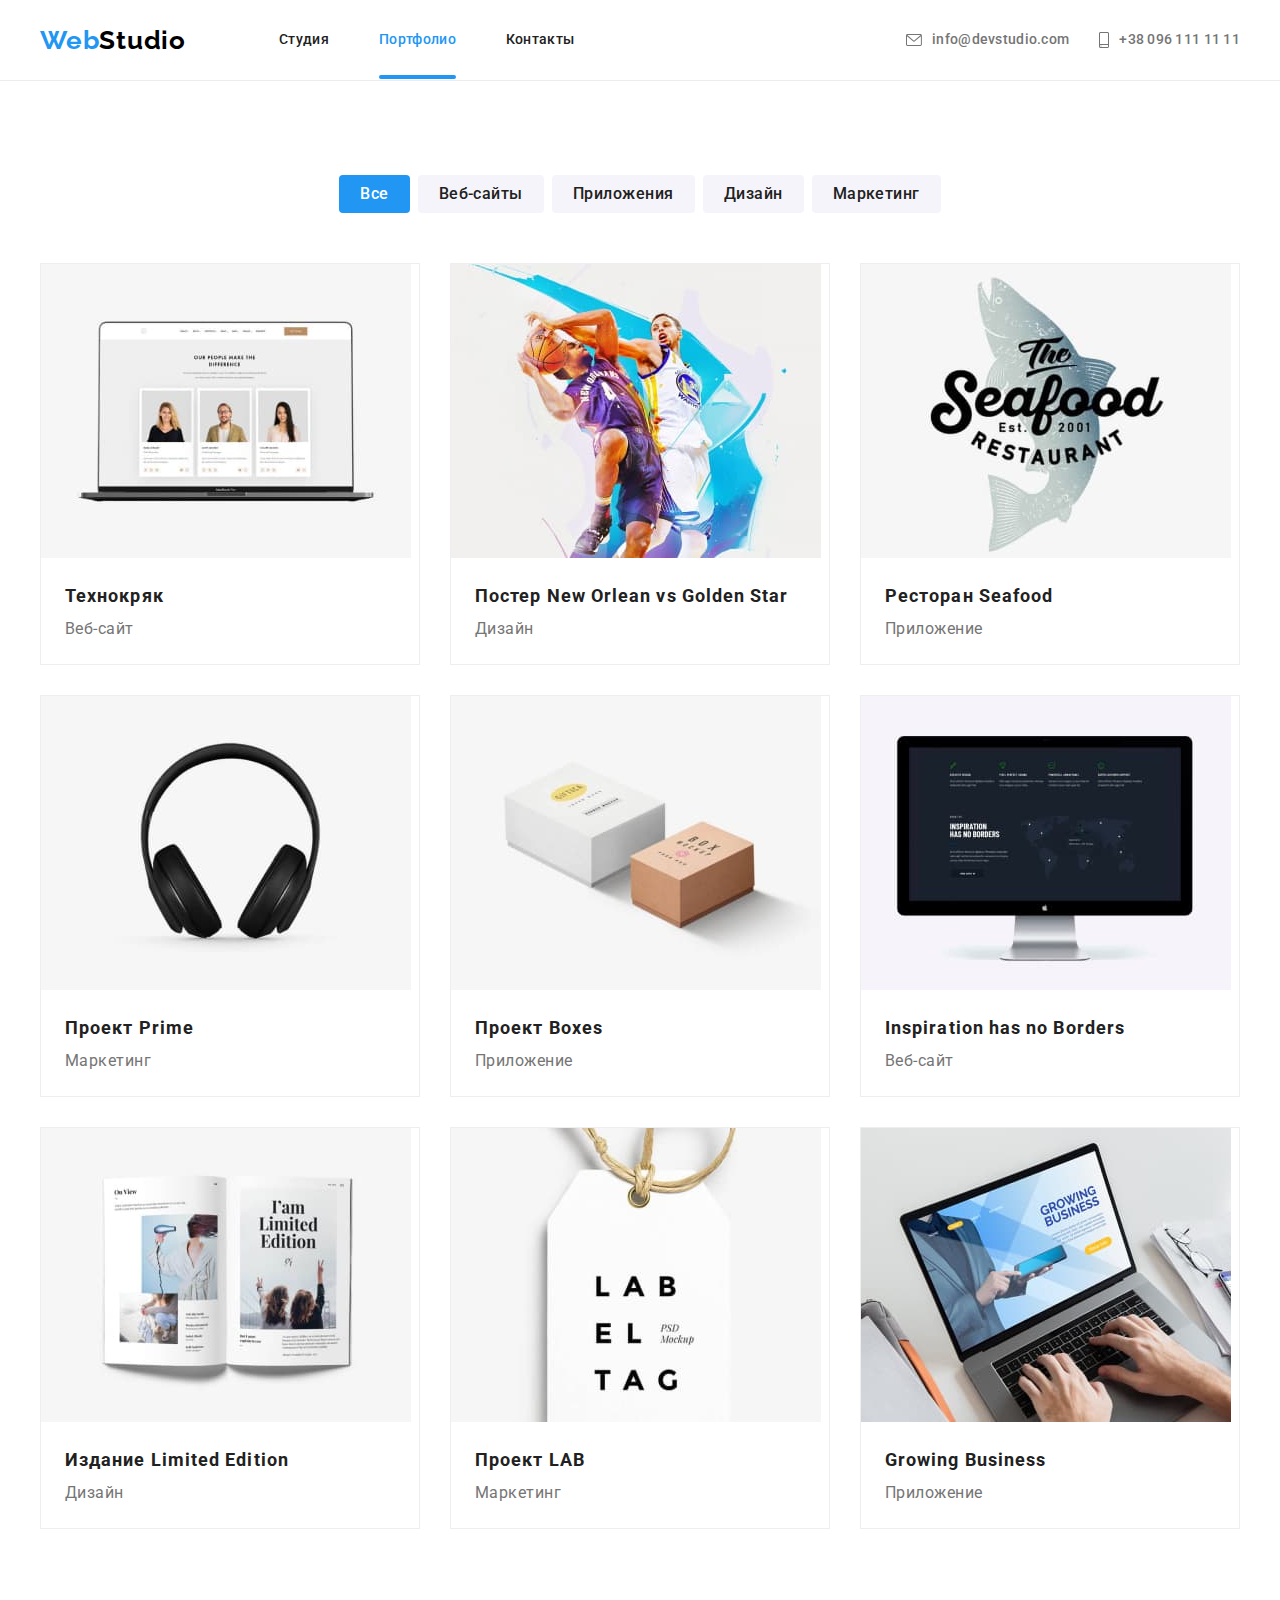
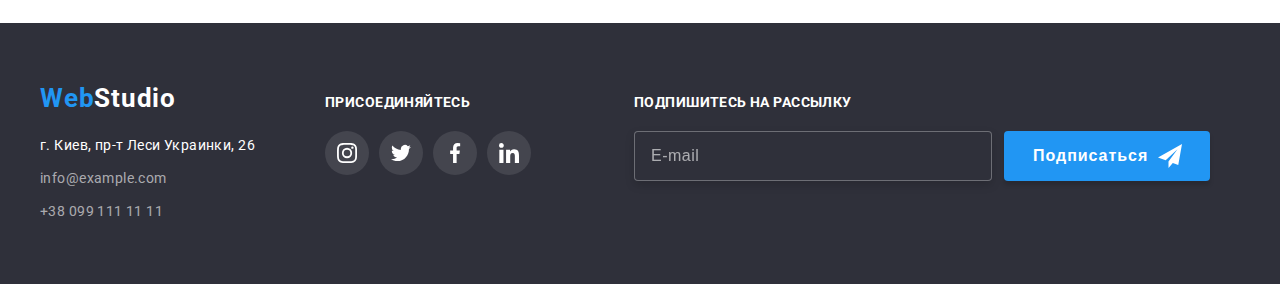
==== commit 168aa68e: "10" ====
--- a/portfolio/portfolio.html
+++ b/portfolio/portfolio.html
@@ -8,7 +8,7 @@
     <link rel="stylesheet" href="https://cdnjs.cloudflare.com/ajax/libs/modern-normalize/1.0.0/modern-normalize.min.css"
         integrity="sha512-ISS7cAi1PEhQ8jnbJpJZMd29NlhNj4AWYyLOSp2CE/CsHxTCu+r+t0D2yoJudVrd0/8fTVPUVDzY5Tvli75u/g=="
         crossorigin="anonymous" />
-    <link rel="stylesheet" href="../css/main.min.css">
+    <link rel="stylesheet" href="../css/portfolio.min.css">
     <!-- <link rel="stylesheet" href="../css/style.css"> -->
     <link rel="preconnect" href="https://fonts.gstatic.com">
     <title>Document</title>
@@ -49,7 +49,7 @@
         <div class="container portfolio">
         <h2 class="title visually-hidden">Фильтр выбора проекта</h2>
         <ul class="benefits center">
-            <li class="benefits-list"><button class="benefits-button" type="button">Все</button></li>
+            <li class="benefits-list"><button class="benefits-button current" type="button">Все</button></li>
             <li class="benefits-list"><button class="benefits-button" type="button">Веб-сайты</button></li>
             <li class="benefits-list"><button class="benefits-button" type="button">Приложения</button></li>
             <li class="benefits-list"><button class="benefits-button" type="button">Дизайн</button></li>
@@ -59,90 +59,118 @@
         <ul class="projects">
             <li class="projects-item">
                 <a href="projects-a">
+                <div class="projects-overlay">
                 <img src="../images/Tekhnokryak.jpg" alt="Технокряк" width="370">
+                <p class="overlay">Технокряк это современная площадка распространения коронавируса. Компании используют эту платформу для цифрового
+                    шпионажа и атак на защищённые сервера конкурентов.</p>
+                </div>
                 <div class="projects-text">
                 <h3>Технокряк</h3>
                 <p>Веб-сайт</p>
-                <p class="overlay">Технокряк это современная площадка распространения коронавируса. Компании используют эту платформу для цифрового
-                шпионажа и атак на защищённые сервера конкурентов.</p>
+                <!-- <p class="overlay">Технокряк это современная площадка распространения коронавируса. Компании используют эту платформу для цифрового
+                шпионажа и атак на защищённые сервера конкурентов.</p> -->
                 </div>
                 </a>
 
             </li>
             <li class="projects-item"><a href="">
+                <div class="projects-overlay">
                 <img src="../images/novsgs.jpg" alt="Постер New Orlean vs Golden Star" width="370">
+                <p class="overlay">Все друзья хотят меня женить, потому что люди не выносят, когда кому-нибудь хорошо.</p>
+                </div>
                 <div class="projects-text">
                 <h3>Постер New Orlean vs Golden Star</h3>
                 <p>Дизайн</p>
-                <p class="overlay">Все друзья хотят меня женить, потому что люди не выносят, когда кому-нибудь хорошо.</p>
-                </div>
-            </a>
-            </li>
-            <li class="projects-item"><a href="">
+                
+                </div>
+            </a>
+            </li>
+            <li class="projects-item"><a href="">
+                <div class="projects-overlay">
                 <img src="../images/seafood.jpg" alt="Ресторан Seafood" width="370">
+                <p class="overlay">Если вам говорят, что вы многогранная личность — не обольщайтесь. Может быть, имеется в виду, что вы гад, сволочь и
+                    паразит одновременно.</p>
+                </div>
                 <div class="projects-text">
                 <h3>Ресторан Seafood</h3>
                 <p>Приложение</p>
-                <p class="overlay">Если вам говорят, что вы многогранная личность — не обольщайтесь. Может быть, имеется в виду, что вы гад, сволочь и
-                паразит одновременно.</p>
-            </div>
-            </a>
-            </li>
-            <li class="projects-item"><a href="">
+                
+            </div>
+            </a>
+            </li>
+            <li class="projects-item"><a href="">
+                <div class="projects-overlay">
                 <img src="../images/prime.jpg" alt="Проект Prime" width="370">
+                <p class="overlay">Алкоголь в малых дозах безвреден в любом количестве.</p>
+                </div>
                 <div class="projects-text">
                 <h3>Проект Prime</h3>
                 <p>Маркетинг</p>
-                <p class="overlay">Алкоголь в малых дозах безвреден в любом количестве.</p>
-            </div>
-            </a>
-            </li>
-            <li class="projects-item"><a href="">
+                
+            </div>
+            </a>
+            </li>
+            <li class="projects-item"><a href="">
+                <div class="projects-overlay">
                 <img src="../images/boxes.jpg" alt="Проект Boxes" width="370">
+                <p class="overlay">Выключили электричество, и в городе воцарилась полная тишина.
+                    Оказывается, звуки исходят не от людей.
+                    Они уже давно-давно молчат.</p>
+                </div>
                 <div class="projects-text">
                 <h3>Проект Boxes</h3>
                 <p>Приложение</p>
-                <p class="overlay">Выключили электричество, и в городе воцарилась полная тишина.
-                Оказывается, звуки исходят не от людей.
-                Они уже давно-давно молчат.</p>
-            </div>
-            </a>
-            </li>
-            <li class="projects-item"><a href="">
+                
+            </div>
+            </a>
+            </li>
+            <li class="projects-item"><a href="">
+                <div class="projects-overlay">
                 <img src="../images/Inspiration_has_no_Borders.jpg" alt="Inspiration has no Borders" width="370">
+                <p class="overlay">А юмор — это жизнь. Это состояние. Это не шутки. Это искры в глазах. Это влюбленность в собеседника и готовность
+                    рассмеяться до слез.</p>
+                </div>
                 <div class="projects-text">
                 <h3 lang="en">Inspiration has no Borders</h3>
                 <p>Веб-сайт</p>
-                <p class="overlay">А юмор — это жизнь. Это состояние. Это не шутки. Это искры в глазах. Это влюбленность в собеседника и готовность
-                рассмеяться до слез.</p>
-            </div>
-            </a>
-            </li>
-            <li class="projects-item"><a href="">
+                
+            </div>
+            </a>
+            </li>
+            <li class="projects-item"><a href="">
+                <div class="projects-overlay">
                 <img src="../images/le.jpg" alt="Издание Limited Edition" width="370">
+                <p class="overlay">Никогда не женись на женщине, с которой можно жить. Женись на той, без которой жить нельзя.</p>
+                </div>
                 <div class="projects-text">
                 <h3>Издание Limited Edition</h3>
                 <p>Дизайн</p>
-                <p class="overlay">Никогда не женись на женщине, с которой можно жить. Женись на той, без которой жить нельзя.</p>
-            </div>
-            </a>
-            </li>
-            <li class="projects-item"><a href="">
+                
+            </div>
+            </a>
+            </li>
+            <li class="projects-item"><a href="">
+                <div class="projects-overlay">
                 <img src="../images/lab.jpg" alt="Проект LAB" width="370">
+                <p class="overlay">Алкоголь в малых дозах безвреден в любом количестве.</p>
+                </div>
                 <div class="projects-text">
                 <h3>Проект LAB</h3>
                 <p>Маркетинг</p>
-                <p class="overlay">Алкоголь в малых дозах безвреден в любом количестве.</p>
-            </div>
-            </a>
-            </li>
-            <li class="projects-item"><a href="">
+                
+            </div>
+            </a>
+            </li>
+            <li class="projects-item"><a href="">
+                <div class="projects-overlay">
                 <img src="../images/Growing_Business.jpg" alt="Growing Business" width="370">
+                <p class="overlay">Ученые Гарвардского университета установили, что белые мыши размножаются намного лучше, если им не мешают ученые
+                    Гарвардского университета.</p>
+                </div>
                 <div class="projects-text">
                 <h3>Growing Business</h3>
                 <p>Приложение</p>
-                <p class="overlay">Ученые Гарвардского университета установили, что белые мыши размножаются намного лучше, если им не мешают ученые
-                Гарвардского университета.</p>
+                
             </div>
             </a>
             </li>
--- a/css/portfolio.min.css
+++ b/css/portfolio.min.css
@@ -0,0 +1,2 @@
+.body{font-family:'Roboto', sans-serif;letter-spacing:0.02em;font-display:swap;background-color:#fff;color:#757575}*{padding:0;margin:0}ul,.link,.list{list-style:none;padding:0;margin:0}a{text-decoration:none}h2{color:#212121;font-weight:700;font-size:36px;line-height:1.16;letter-spacing:0.03em;padding:0;margin:0}h3{color:#212121;font-weight:700;font-size:14px;line-height:1.14;letter-spacing:0.03em;padding:0;margin:0}p{padding:0;margin:0}.visually-hidden{position:absolute;width:1px;height:1px;margin:-1px;border:0;padding:0;white-space:nowrap;-webkit-clip-path:inset(100%);clip-path:inset(100%);clip:rect(0 0 0 0);overflow:hidden}.container{width:1200px;padding-left:15px;padding-right:15px;margin-left:auto;margin-right:auto}.main{display:-webkit-box;display:-ms-flexbox;display:flex;-webkit-box-align:center;-ms-flex-align:center;align-items:center;-webkit-box-pack:justify;-ms-flex-pack:justify;justify-content:space-between}.main-nav{display:-webkit-box;display:-ms-flexbox;display:flex;-webkit-box-align:center;-ms-flex-align:center;align-items:center}.logo-link{font-family:'Raleway', sans-serif;color:#000;font-weight:700;font-size:26px;line-height:1.19;letter-spacing:0.03em}.logo{color:#2196f3}.nav-link{display:-webkit-box;display:-ms-flexbox;display:flex;margin-left:93px}.nav-link .active{position:relative;display:block;padding-top:32px;padding-bottom:32px;color:#212121;font-weight:500;font-size:14px;line-height:1.14}.nav-link .active:hover,.nav-link .active:focus{color:#2196f3;border-bottom:4px;border-radius:2px}.nav-link .active.current{color:#2196f3}.nav-li:not(:last-child){margin-right:50px}.nav-link .current::after{display:block;content:'';position:absolute;left:0;bottom:1px;width:100%;height:4px;background:#2196f3;border-radius:2px}.header-li{display:-webkit-box;display:-ms-flexbox;display:flex;-webkit-box-align:center;-ms-flex-align:center;align-items:center}.link-phone{display:-webkit-box;display:-ms-flexbox;display:flex;-webkit-box-align:center;-ms-flex-align:center;align-items:center;color:#757575;fill:#757575;font-weight:500;font-size:14px;line-height:1.14;letter-spacing:0.02em;-webkit-transition-property:color;transition-property:color;-webkit-transition-duration:250ms;transition-duration:250ms;-webkit-transition-timing-function:cubic-bezier(0.4, 0, 0.2, 1);transition-timing-function:cubic-bezier(0.4, 0, 0.2, 1)}.header-li .phone+.phone{margin-left:30px}.icon-contact{display:block;margin-right:10px}.header-li .link-phone:hover{color:#2196f3;fill:#2196f3}.header{border-bottom:1px solid #ececec}.main-portfolio{text-align:center}.benefits{display:-webkit-box;display:-ms-flexbox;display:flex}.benefits.center{-webkit-box-pack:center;-ms-flex-pack:center;justify-content:center;margin-bottom:50px}.container.portfolio{padding-top:94px;padding-bottom:94px}.benefits-list:not(:last-child){margin-right:8px}.benefits .benefits-button{font-family:inherit;font-weight:500;font-size:16px;line-height:1.62;letter-spacing:0.03em;background-color:#f5f4fa;color:#212121;text-align:center;display:inline-block;padding:6px 21px;border-radius:4px;border:0px;cursor:pointer}.benefits .benefits-button:hover,.benefits .benefits-button:focus{color:#fff;background-color:#2196f3;-webkit-box-shadow:0px 3px 1px rgba(0,0,0,0.1),0px 1px 2px rgba(0,0,0,0.08),0px 2px 2px rgba(0,0,0,0.12);box-shadow:0px 3px 1px rgba(0,0,0,0.1),0px 1px 2px rgba(0,0,0,0.08),0px 2px 2px rgba(0,0,0,0.12)}.benefits .benefits-button.current{background-color:#2196f3;color:#fff}.projects{display:-webkit-box;display:-ms-flexbox;display:flex;-ms-flex-wrap:wrap;flex-wrap:wrap;list-style:none}.projects-item{width:calc((100% - 60px) / 3);margin-right:30px;margin-bottom:30px;border:1px solid #eeeeee;-webkit-box-sizing:border-box;box-sizing:border-box}.projects-item:hover{-webkit-box-shadow:0px 1px 1px rgba(0,0,0,0.12),0px 4px 4px rgba(0,0,0,0.06),1px 4px 6px rgba(0,0,0,0.16);box-shadow:0px 1px 1px rgba(0,0,0,0.12),0px 4px 4px rgba(0,0,0,0.06),1px 4px 6px rgba(0,0,0,0.16)}.projects-item:hover .overlay{-webkit-box-shadow:0px 1px 1px rgba(0,0,0,0.12),0px 4px 4px rgba(0,0,0,0.06),1px 4px 6px rgba(0,0,0,0.16);box-shadow:0px 1px 1px rgba(0,0,0,0.12),0px 4px 4px rgba(0,0,0,0.06),1px 4px 6px rgba(0,0,0,0.16);-webkit-transform:translateX(0%);transform:translateX(0%)}.projects-item:nth-last-child(-n+3){margin-bottom:0}.projects-item:nth-child(3n){margin-right:0;margin-top:0}.projects h3{font-weight:700;font-size:18px;line-height:2;letter-spacing:0.06em}.projects li{text-align:left}.projects p{color:#757575;font-weight:400;font-size:16px;line-height:1.88;letter-spacing:0.03em}.projects img{display:block}.projects-text{padding-top:20px;padding-bottom:20px;padding-left:24px;padding-right:24px;border:0 1px 1px 1px solid #eeeeee}.projects-overlay{display:-webkit-box;display:-ms-flexbox;display:flex;position:relative;overflow:hidden}.projects .overlay{position:absolute;bottom:0;width:100%;height:100%;font-size:18px;line-height:156%;padding-top:63px;padding-bottom:63px;padding-left:24px;padding-right:24px;background:rgba(33,150,243,0.9);-webkit-transform:translateY(100%);transform:translateY(100%);-webkit-transition:-webkit-transform 250ms ease;transition:-webkit-transform 250ms ease;transition:transform 250ms ease;transition:transform 250ms ease, -webkit-transform 250ms ease;font-style:500;font-weight:normal;font-size:18px;line-height:1.56;letter-spacing:0.03em;color:#fff}.footer{background-color:#2f303a;padding-top:60px;padding-bottom:60px}.footer .footer-logo{display:inline-block;padding-bottom:20px;color:#fff;font-weight:700;font-size:26px;line-height:1.19;letter-spacing:0.03em}.footer p{color:#fff}.google-address{color:#fff;font-style:normal;font-weight:400;font-size:14px;line-height:1.71;letter-spacing:0.03em}.footer-link:not(:first-child){margin-top:9px}.address{color:#fff;font-style:normal;margin-top:30px}.footer-link{display:block;font-style:normal;color:rgba(255,255,255,0.6);font-weight:400;font-size:14px;line-height:1.71;letter-spacing:0.03em}.footer .container{display:-webkit-box;display:-ms-flexbox;display:flex;-webkit-box-align:baseline;-ms-flex-align:baseline;align-items:baseline}.footer-left{margin-right:70px}.footer-join{margin-right:93px}.footer-join .title{display:inline-block;margin-bottom:20px;font-weight:700;font-size:14px;line-height:1.14;letter-spacing:0.03em;text-transform:uppercase;color:#fff}.footer-icon{display:-webkit-box;display:-ms-flexbox;display:flex}.footer-list .footer-links-icon:hover{background-color:#2196f3;fill:#fff}.footer-list{margin-right:10px}.footer-list .footer-links-icon{display:-webkit-box;display:-ms-flexbox;display:flex;height:44px;width:44px;-webkit-box-align:center;-ms-flex-align:center;align-items:center;border-radius:50%;fill:#fff}.footer-list .footer-icon{height:20px;width:20px;margin-left:auto;margin-right:12px}.footer-join .list:not(:last-child){margin-right:10px}.footer-join .footer-list{display:inline-block;height:44px;width:44px;background-color:rgba(255,255,255,0.1);background-size:20px;background-repeat:no-repeat;background-position:center;border-radius:50%}.form-submit{display:-webkit-box;display:-ms-flexbox;display:flex}.right-part .title{display:inline-block;margin-bottom:20px;font-weight:700;font-size:14px;line-height:1.14;letter-spacing:0.03em;text-transform:uppercase;color:#fff}.form-submit .form-input-footer{margin-right:12px;padding-top:15px;padding-right:16px;padding-bottom:15px;padding-left:16px;width:358px;height:50px;color:#fff;background-color:#2f303a;border:1px solid rgba(255,255,255,0.3);-webkit-box-sizing:border-box;box-sizing:border-box;-webkit-filter:drop-shadow(0px 4px 4px rgba(0,0,0,0.15));filter:drop-shadow(0px 4px 4px rgba(0,0,0,0.15));border-radius:4px}.form-input-footer::-webkit-input-placeholder{display:-webkit-box;display:flex;-webkit-box-align:center;align-items:center;color:rgba(255,255,255,0.6);font-weight:400;font-size:16px;line-height:1.25;letter-spacing:0.03em}.form-input-footer:-ms-input-placeholder{display:-ms-flexbox;display:flex;-ms-flex-align:center;align-items:center;color:rgba(255,255,255,0.6);font-weight:400;font-size:16px;line-height:1.25;letter-spacing:0.03em}.form-input-footer::-ms-input-placeholder{display:-ms-flexbox;display:flex;-ms-flex-align:center;align-items:center;color:rgba(255,255,255,0.6);font-weight:400;font-size:16px;line-height:1.25;letter-spacing:0.03em}.form-input-footer::placeholder{display:-webkit-box;display:-ms-flexbox;display:flex;-webkit-box-align:center;-ms-flex-align:center;align-items:center;color:rgba(255,255,255,0.6);font-weight:400;font-size:16px;line-height:1.25;letter-spacing:0.03em}.form-input-footer:not(:placeholder-shown)+.form-input-footer{color:#fff;background-color:#2f303a}.button-submit{display:-webkit-box;display:-ms-flexbox;display:flex;-webkit-box-align:center;-ms-flex-align:center;align-items:center;text-align:center;padding-top:10px;padding-right:28px;padding-bottom:10px;padding-left:29px;background-color:#2196f3;color:#fff;fill:#fff;background:#2196f3;-webkit-box-shadow:0px 4px 4px rgba(0,0,0,0.15);box-shadow:0px 4px 4px rgba(0,0,0,0.15);border-radius:4px;font-weight:700;font-size:16px;line-height:1.87;letter-spacing:0.06em;border-radius:4px;border:none;cursor:pointer}.button-submit svg{margin-left:10px;background-color:#2196f3;fill:#fff}
+/*# sourceMappingURL=portfolio.min.css.map */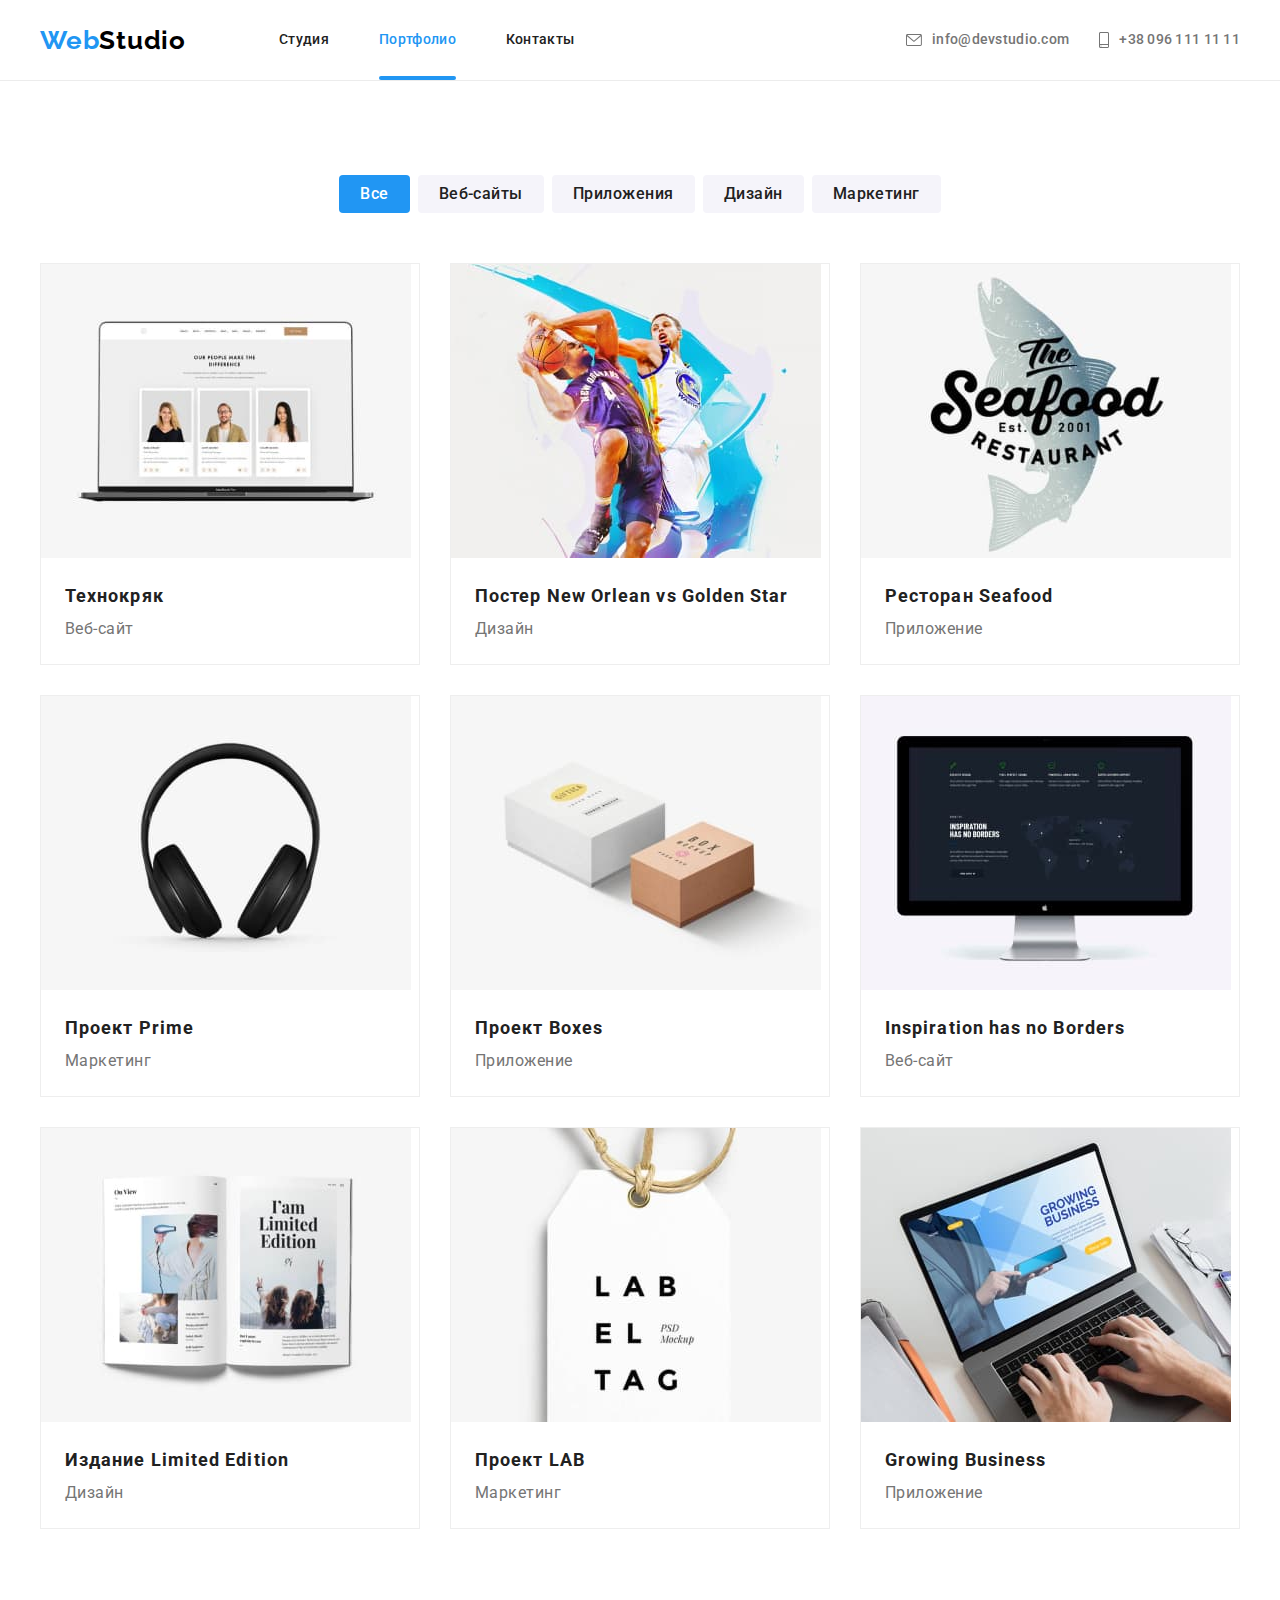
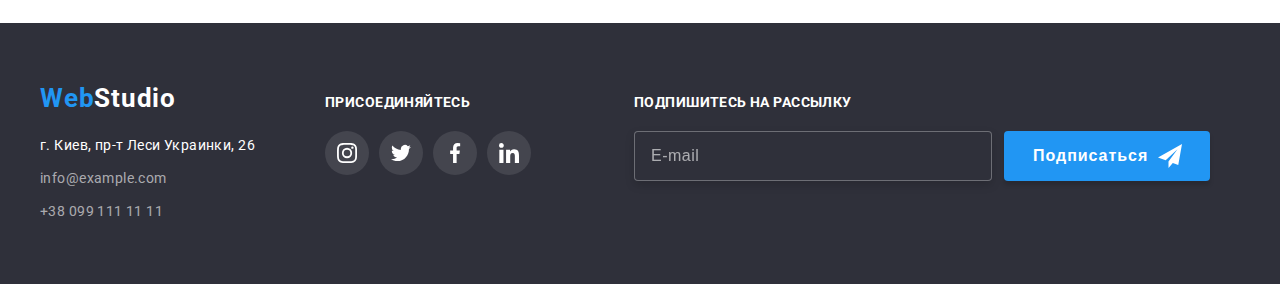
==== commit b19bacca: "end" ====
--- a/portfolio/portfolio.html
+++ b/portfolio/portfolio.html
@@ -58,7 +58,7 @@
         <h2 class="title visually-hidden">Наши проекты</h2>
         <ul class="projects">
             <li class="projects-item">
-                <a href="projects-a">
+                <a href="">
                 <div class="projects-overlay">
                 <img src="../images/Tekhnokryak.jpg" alt="Технокряк" width="370">
                 <p class="overlay">Технокряк это современная площадка распространения коронавируса. Компании используют эту платформу для цифрового
@@ -67,8 +67,6 @@
                 <div class="projects-text">
                 <h3>Технокряк</h3>
                 <p>Веб-сайт</p>
-                <!-- <p class="overlay">Технокряк это современная площадка распространения коронавируса. Компании используют эту платформу для цифрового
-                шпионажа и атак на защищённые сервера конкурентов.</p> -->
                 </div>
                 </a>
 
--- a/css/portfolio.min.css
+++ b/css/portfolio.min.css
@@ -1,2 +1,2 @@
-.body{font-family:'Roboto', sans-serif;letter-spacing:0.02em;font-display:swap;background-color:#fff;color:#757575}*{padding:0;margin:0}ul,.link,.list{list-style:none;padding:0;margin:0}a{text-decoration:none}h2{color:#212121;font-weight:700;font-size:36px;line-height:1.16;letter-spacing:0.03em;padding:0;margin:0}h3{color:#212121;font-weight:700;font-size:14px;line-height:1.14;letter-spacing:0.03em;padding:0;margin:0}p{padding:0;margin:0}.visually-hidden{position:absolute;width:1px;height:1px;margin:-1px;border:0;padding:0;white-space:nowrap;-webkit-clip-path:inset(100%);clip-path:inset(100%);clip:rect(0 0 0 0);overflow:hidden}.container{width:1200px;padding-left:15px;padding-right:15px;margin-left:auto;margin-right:auto}.main{display:-webkit-box;display:-ms-flexbox;display:flex;-webkit-box-align:center;-ms-flex-align:center;align-items:center;-webkit-box-pack:justify;-ms-flex-pack:justify;justify-content:space-between}.main-nav{display:-webkit-box;display:-ms-flexbox;display:flex;-webkit-box-align:center;-ms-flex-align:center;align-items:center}.logo-link{font-family:'Raleway', sans-serif;color:#000;font-weight:700;font-size:26px;line-height:1.19;letter-spacing:0.03em}.logo{color:#2196f3}.nav-link{display:-webkit-box;display:-ms-flexbox;display:flex;margin-left:93px}.nav-link .active{position:relative;display:block;padding-top:32px;padding-bottom:32px;color:#212121;font-weight:500;font-size:14px;line-height:1.14}.nav-link .active:hover,.nav-link .active:focus{color:#2196f3;border-bottom:4px;border-radius:2px}.nav-link .active.current{color:#2196f3}.nav-li:not(:last-child){margin-right:50px}.nav-link .current::after{display:block;content:'';position:absolute;left:0;bottom:1px;width:100%;height:4px;background:#2196f3;border-radius:2px}.header-li{display:-webkit-box;display:-ms-flexbox;display:flex;-webkit-box-align:center;-ms-flex-align:center;align-items:center}.link-phone{display:-webkit-box;display:-ms-flexbox;display:flex;-webkit-box-align:center;-ms-flex-align:center;align-items:center;color:#757575;fill:#757575;font-weight:500;font-size:14px;line-height:1.14;letter-spacing:0.02em;-webkit-transition-property:color;transition-property:color;-webkit-transition-duration:250ms;transition-duration:250ms;-webkit-transition-timing-function:cubic-bezier(0.4, 0, 0.2, 1);transition-timing-function:cubic-bezier(0.4, 0, 0.2, 1)}.header-li .phone+.phone{margin-left:30px}.icon-contact{display:block;margin-right:10px}.header-li .link-phone:hover{color:#2196f3;fill:#2196f3}.header{border-bottom:1px solid #ececec}.main-portfolio{text-align:center}.benefits{display:-webkit-box;display:-ms-flexbox;display:flex}.benefits.center{-webkit-box-pack:center;-ms-flex-pack:center;justify-content:center;margin-bottom:50px}.container.portfolio{padding-top:94px;padding-bottom:94px}.benefits-list:not(:last-child){margin-right:8px}.benefits .benefits-button{font-family:inherit;font-weight:500;font-size:16px;line-height:1.62;letter-spacing:0.03em;background-color:#f5f4fa;color:#212121;text-align:center;display:inline-block;padding:6px 21px;border-radius:4px;border:0px;cursor:pointer}.benefits .benefits-button:hover,.benefits .benefits-button:focus{color:#fff;background-color:#2196f3;-webkit-box-shadow:0px 3px 1px rgba(0,0,0,0.1),0px 1px 2px rgba(0,0,0,0.08),0px 2px 2px rgba(0,0,0,0.12);box-shadow:0px 3px 1px rgba(0,0,0,0.1),0px 1px 2px rgba(0,0,0,0.08),0px 2px 2px rgba(0,0,0,0.12)}.benefits .benefits-button.current{background-color:#2196f3;color:#fff}.projects{display:-webkit-box;display:-ms-flexbox;display:flex;-ms-flex-wrap:wrap;flex-wrap:wrap;list-style:none}.projects-item{width:calc((100% - 60px) / 3);margin-right:30px;margin-bottom:30px;border:1px solid #eeeeee;-webkit-box-sizing:border-box;box-sizing:border-box}.projects-item:hover{-webkit-box-shadow:0px 1px 1px rgba(0,0,0,0.12),0px 4px 4px rgba(0,0,0,0.06),1px 4px 6px rgba(0,0,0,0.16);box-shadow:0px 1px 1px rgba(0,0,0,0.12),0px 4px 4px rgba(0,0,0,0.06),1px 4px 6px rgba(0,0,0,0.16)}.projects-item:hover .overlay{-webkit-box-shadow:0px 1px 1px rgba(0,0,0,0.12),0px 4px 4px rgba(0,0,0,0.06),1px 4px 6px rgba(0,0,0,0.16);box-shadow:0px 1px 1px rgba(0,0,0,0.12),0px 4px 4px rgba(0,0,0,0.06),1px 4px 6px rgba(0,0,0,0.16);-webkit-transform:translateX(0%);transform:translateX(0%)}.projects-item:nth-last-child(-n+3){margin-bottom:0}.projects-item:nth-child(3n){margin-right:0;margin-top:0}.projects h3{font-weight:700;font-size:18px;line-height:2;letter-spacing:0.06em}.projects li{text-align:left}.projects p{color:#757575;font-weight:400;font-size:16px;line-height:1.88;letter-spacing:0.03em}.projects img{display:block}.projects-text{padding-top:20px;padding-bottom:20px;padding-left:24px;padding-right:24px;border:0 1px 1px 1px solid #eeeeee}.projects-overlay{display:-webkit-box;display:-ms-flexbox;display:flex;position:relative;overflow:hidden}.projects .overlay{position:absolute;bottom:0;width:100%;height:100%;font-size:18px;line-height:156%;padding-top:63px;padding-bottom:63px;padding-left:24px;padding-right:24px;background:rgba(33,150,243,0.9);-webkit-transform:translateY(100%);transform:translateY(100%);-webkit-transition:-webkit-transform 250ms ease;transition:-webkit-transform 250ms ease;transition:transform 250ms ease;transition:transform 250ms ease, -webkit-transform 250ms ease;font-style:500;font-weight:normal;font-size:18px;line-height:1.56;letter-spacing:0.03em;color:#fff}.footer{background-color:#2f303a;padding-top:60px;padding-bottom:60px}.footer .footer-logo{display:inline-block;padding-bottom:20px;color:#fff;font-weight:700;font-size:26px;line-height:1.19;letter-spacing:0.03em}.footer p{color:#fff}.google-address{color:#fff;font-style:normal;font-weight:400;font-size:14px;line-height:1.71;letter-spacing:0.03em}.footer-link:not(:first-child){margin-top:9px}.address{color:#fff;font-style:normal;margin-top:30px}.footer-link{display:block;font-style:normal;color:rgba(255,255,255,0.6);font-weight:400;font-size:14px;line-height:1.71;letter-spacing:0.03em}.footer .container{display:-webkit-box;display:-ms-flexbox;display:flex;-webkit-box-align:baseline;-ms-flex-align:baseline;align-items:baseline}.footer-left{margin-right:70px}.footer-join{margin-right:93px}.footer-join .title{display:inline-block;margin-bottom:20px;font-weight:700;font-size:14px;line-height:1.14;letter-spacing:0.03em;text-transform:uppercase;color:#fff}.footer-icon{display:-webkit-box;display:-ms-flexbox;display:flex}.footer-list .footer-links-icon:hover{background-color:#2196f3;fill:#fff}.footer-list{margin-right:10px}.footer-list .footer-links-icon{display:-webkit-box;display:-ms-flexbox;display:flex;height:44px;width:44px;-webkit-box-align:center;-ms-flex-align:center;align-items:center;border-radius:50%;fill:#fff}.footer-list .footer-icon{height:20px;width:20px;margin-left:auto;margin-right:12px}.footer-join .list:not(:last-child){margin-right:10px}.footer-join .footer-list{display:inline-block;height:44px;width:44px;background-color:rgba(255,255,255,0.1);background-size:20px;background-repeat:no-repeat;background-position:center;border-radius:50%}.form-submit{display:-webkit-box;display:-ms-flexbox;display:flex}.right-part .title{display:inline-block;margin-bottom:20px;font-weight:700;font-size:14px;line-height:1.14;letter-spacing:0.03em;text-transform:uppercase;color:#fff}.form-submit .form-input-footer{margin-right:12px;padding-top:15px;padding-right:16px;padding-bottom:15px;padding-left:16px;width:358px;height:50px;color:#fff;background-color:#2f303a;border:1px solid rgba(255,255,255,0.3);-webkit-box-sizing:border-box;box-sizing:border-box;-webkit-filter:drop-shadow(0px 4px 4px rgba(0,0,0,0.15));filter:drop-shadow(0px 4px 4px rgba(0,0,0,0.15));border-radius:4px}.form-input-footer::-webkit-input-placeholder{display:-webkit-box;display:flex;-webkit-box-align:center;align-items:center;color:rgba(255,255,255,0.6);font-weight:400;font-size:16px;line-height:1.25;letter-spacing:0.03em}.form-input-footer:-ms-input-placeholder{display:-ms-flexbox;display:flex;-ms-flex-align:center;align-items:center;color:rgba(255,255,255,0.6);font-weight:400;font-size:16px;line-height:1.25;letter-spacing:0.03em}.form-input-footer::-ms-input-placeholder{display:-ms-flexbox;display:flex;-ms-flex-align:center;align-items:center;color:rgba(255,255,255,0.6);font-weight:400;font-size:16px;line-height:1.25;letter-spacing:0.03em}.form-input-footer::placeholder{display:-webkit-box;display:-ms-flexbox;display:flex;-webkit-box-align:center;-ms-flex-align:center;align-items:center;color:rgba(255,255,255,0.6);font-weight:400;font-size:16px;line-height:1.25;letter-spacing:0.03em}.form-input-footer:not(:placeholder-shown)+.form-input-footer{color:#fff;background-color:#2f303a}.button-submit{display:-webkit-box;display:-ms-flexbox;display:flex;-webkit-box-align:center;-ms-flex-align:center;align-items:center;text-align:center;padding-top:10px;padding-right:28px;padding-bottom:10px;padding-left:29px;background-color:#2196f3;color:#fff;fill:#fff;background:#2196f3;-webkit-box-shadow:0px 4px 4px rgba(0,0,0,0.15);box-shadow:0px 4px 4px rgba(0,0,0,0.15);border-radius:4px;font-weight:700;font-size:16px;line-height:1.87;letter-spacing:0.06em;border-radius:4px;border:none;cursor:pointer}.button-submit svg{margin-left:10px;background-color:#2196f3;fill:#fff}
+.button-submit{display:inline-block;font-weight:700;font-size:16px;line-height:1.87;letter-spacing:0.06em;background-color:#2196f3;color:#fff;padding:10px 32px;-webkit-box-shadow:0px 4px 4px rgba(0,0,0,0.15);box-shadow:0px 4px 4px rgba(0,0,0,0.15);border-radius:4px;border:none;cursor:pointer}.body{font-family:'Roboto', sans-serif;letter-spacing:0.02em;font-display:swap;background-color:#fff;color:#757575}*{padding:0;margin:0}ul,.link,.list{list-style:none;padding:0;margin:0}a{text-decoration:none}h2{color:#212121;font-weight:700;font-size:36px;line-height:1.16;letter-spacing:0.03em;padding:0;margin:0}h3{color:#212121;font-weight:700;font-size:14px;line-height:1.14;letter-spacing:0.03em;padding:0;margin:0}p{padding:0;margin:0}.visually-hidden{position:absolute;width:1px;height:1px;margin:-1px;border:0;padding:0;white-space:nowrap;-webkit-clip-path:inset(100%);clip-path:inset(100%);clip:rect(0 0 0 0);overflow:hidden}.container{width:1200px;padding-left:15px;padding-right:15px;margin-left:auto;margin-right:auto}.header{height:80px}.main{display:-webkit-box;display:-ms-flexbox;display:flex;-webkit-box-pack:center;-ms-flex-pack:center;justify-content:center;-webkit-box-align:center;-ms-flex-align:center;align-items:center;-webkit-box-pack:justify;-ms-flex-pack:justify;justify-content:space-between}.main-nav{display:-webkit-box;display:-ms-flexbox;display:flex;-webkit-box-pack:center;-ms-flex-pack:center;justify-content:center;-webkit-box-align:center;-ms-flex-align:center;align-items:center}.logo-link{font-family:'Raleway', sans-serif;color:#000;font-weight:700;font-size:26px;line-height:1.19;letter-spacing:0.03em}.logo{color:#2196f3}.nav-link{display:-webkit-box;display:-ms-flexbox;display:flex;margin-left:93px}.nav-link .active{position:relative;display:block;padding-top:32px;padding-bottom:33px;color:#212121;font-weight:500;font-size:14px;line-height:1.14}.nav-link .active:hover,.nav-link .active:focus{color:#2196f3;border-bottom:4px;border-radius:2px}.nav-link .active.current{color:#2196f3}.nav-link .current::after{display:block;content:'';position:absolute;left:0;bottom:1px;width:100%;height:4px;background:#2196f3;border-radius:2px}.nav-li:not(:last-child){margin-right:50px}.header-li{display:-webkit-box;display:-ms-flexbox;display:flex;-webkit-box-pack:center;-ms-flex-pack:center;justify-content:center;-webkit-box-align:center;-ms-flex-align:center;align-items:center}.header-li .phone+.phone{margin-left:30px}.header-li .link-phone:hover{color:#2196f3;fill:#2196f3}.link-phone{display:-webkit-box;display:-ms-flexbox;display:flex;-webkit-box-pack:center;-ms-flex-pack:center;justify-content:center;-webkit-box-align:center;-ms-flex-align:center;align-items:center;color:#757575;fill:#757575;font-weight:500;font-size:14px;line-height:1.14;letter-spacing:0.02em;-webkit-transition-property:color;transition-property:color;-webkit-transition-duration:250ms;transition-duration:250ms;-webkit-transition-timing-function:cubic-bezier(0.4, 0, 0.2, 1);transition-timing-function:cubic-bezier(0.4, 0, 0.2, 1)}.icon-contact{display:block;margin-right:10px}.header{border-bottom:1px solid #ececec}.main-portfolio{text-align:center}.benefits{display:-webkit-box;display:-ms-flexbox;display:flex;-webkit-box-pack:center;-ms-flex-pack:center;justify-content:center;-webkit-box-align:center;-ms-flex-align:center;align-items:center}.benefits.center{margin-bottom:50px}.benefits .benefits-button{font-family:inherit;font-weight:500;font-size:16px;line-height:1.62;letter-spacing:0.03em;background-color:#f5f4fa;color:#212121;text-align:center;display:inline-block;padding:6px 21px;border-radius:4px;border:0px;cursor:pointer}.benefits .benefits-button:hover,.benefits .benefits-button:focus{color:#fff;background-color:#2196f3;-webkit-box-shadow:0px 3px 1px rgba(0,0,0,0.1),0px 1px 2px rgba(0,0,0,0.08),0px 2px 2px rgba(0,0,0,0.12);box-shadow:0px 3px 1px rgba(0,0,0,0.1),0px 1px 2px rgba(0,0,0,0.08),0px 2px 2px rgba(0,0,0,0.12)}.benefits .benefits-button.current{background-color:#2196f3;color:#fff}.container.portfolio{padding-top:94px;padding-bottom:94px}.benefits-list:not(:last-child){margin-right:8px}.projects{display:-webkit-box;display:-ms-flexbox;display:flex;-ms-flex-wrap:wrap;flex-wrap:wrap;list-style:none}.projects h3{font-weight:700;font-size:18px;line-height:2;letter-spacing:0.06em}.projects li{text-align:left}.projects p{color:#757575;font-weight:400;font-size:16px;line-height:1.88;letter-spacing:0.03em}.projects img{display:block}.projects-item{width:calc((100% - 60px) / 3);margin-right:30px;margin-bottom:30px;border:1px solid #eeeeee;-webkit-box-sizing:border-box;box-sizing:border-box}.projects-item:hover{-webkit-box-shadow:0px 1px 1px rgba(0,0,0,0.12),0px 4px 4px rgba(0,0,0,0.06),1px 4px 6px rgba(0,0,0,0.16);box-shadow:0px 1px 1px rgba(0,0,0,0.12),0px 4px 4px rgba(0,0,0,0.06),1px 4px 6px rgba(0,0,0,0.16)}.projects-item:nth-last-child(-n+3){margin-bottom:0}.projects-item:nth-child(3n){margin-right:0;margin-top:0}.projects-text{padding-top:20px;padding-bottom:20px;padding-left:24px;padding-right:24px;border:0 1px 1px 1px solid #eeeeee}.projects-overlay{display:-webkit-box;display:-ms-flexbox;display:flex;position:relative;overflow:hidden}.projects-overlay .overlay{position:absolute;bottom:0;width:100%;height:100%;font-size:18px;line-height:156%;padding-top:63px;padding-bottom:63px;padding-left:24px;padding-right:24px;background:rgba(33,150,243,0.9);-webkit-transform:translateY(100%);transform:translateY(100%);-webkit-transition:-webkit-transform 250ms ease;transition:-webkit-transform 250ms ease;transition:transform 250ms ease;transition:transform 250ms ease, -webkit-transform 250ms ease;font-style:500;font-weight:normal;font-size:18px;line-height:1.56;letter-spacing:0.03em;color:#fff}.footer{background-color:#2f303a;padding-top:60px;padding-bottom:60px}.footer .footer-logo{display:inline-block;padding-bottom:20px;color:#fff;font-weight:700;font-size:26px;line-height:1.19;letter-spacing:0.03em}.footer p{color:#fff}.footer .container{display:-webkit-box;display:-ms-flexbox;display:flex;-webkit-box-align:baseline;-ms-flex-align:baseline;align-items:baseline}.google-address{color:#fff;font-style:normal;font-weight:400;font-size:14px;line-height:1.71;letter-spacing:0.03em}.address{color:#fff;font-style:normal;margin-top:30px}.footer-link{display:block;font-style:normal;color:rgba(255,255,255,0.6);font-weight:400;font-size:14px;line-height:1.71;letter-spacing:0.03em}.footer-link:not(:first-child){margin-top:9px}.footer-left{margin-right:70px}.footer-join{margin-right:93px}.footer-join .title{display:inline-block;margin-bottom:20px;font-weight:700;font-size:14px;line-height:1.14;letter-spacing:0.03em;text-transform:uppercase;color:#fff}.footer-join .list:not(:last-child){margin-right:10px}.footer-join .footer-list{display:inline-block;height:44px;width:44px;background-color:rgba(255,255,255,0.1);background-size:20px;background-repeat:no-repeat;background-position:center;border-radius:50%}.footer-icon{display:-webkit-box;display:-ms-flexbox;display:flex}.footer-list{margin-right:10px}.footer-list .footer-links-icon:hover{background-color:#2196f3;fill:#fff}.footer-list .footer-links-icon{display:-webkit-box;display:-ms-flexbox;display:flex;-webkit-box-pack:center;-ms-flex-pack:center;justify-content:center;-webkit-box-align:center;-ms-flex-align:center;align-items:center;height:44px;width:44px;border-radius:50%;fill:#fff}.footer-list .footer-icon{height:20px;width:20px;margin-left:auto;margin-right:12px}.form-submit{display:-webkit-box;display:-ms-flexbox;display:flex}.form-submit .form-input-footer{margin-right:12px;padding-top:15px;padding-right:16px;padding-bottom:15px;padding-left:16px;width:358px;height:50px;color:#fff;background-color:#2f303a;border:1px solid rgba(255,255,255,0.3);-webkit-box-sizing:border-box;box-sizing:border-box;-webkit-filter:drop-shadow(0px 4px 4px rgba(0,0,0,0.15));filter:drop-shadow(0px 4px 4px rgba(0,0,0,0.15));border-radius:4px}.right-part .title{display:inline-block;margin-bottom:20px;font-weight:700;font-size:14px;line-height:1.14;letter-spacing:0.03em;text-transform:uppercase;color:#fff}.form-input-footer::-webkit-input-placeholder{display:-webkit-box;display:flex;-webkit-box-pack:center;justify-content:center;-webkit-box-align:center;align-items:center;color:rgba(255,255,255,0.6);font-weight:400;font-size:16px;line-height:1.25;letter-spacing:0.03em}.form-input-footer:-ms-input-placeholder{display:-ms-flexbox;display:flex;-ms-flex-pack:center;justify-content:center;-ms-flex-align:center;align-items:center;color:rgba(255,255,255,0.6);font-weight:400;font-size:16px;line-height:1.25;letter-spacing:0.03em}.form-input-footer::-ms-input-placeholder{display:-ms-flexbox;display:flex;-ms-flex-pack:center;justify-content:center;-ms-flex-align:center;align-items:center;color:rgba(255,255,255,0.6);font-weight:400;font-size:16px;line-height:1.25;letter-spacing:0.03em}.form-input-footer::placeholder{display:-webkit-box;display:-ms-flexbox;display:flex;-webkit-box-pack:center;-ms-flex-pack:center;justify-content:center;-webkit-box-align:center;-ms-flex-align:center;align-items:center;color:rgba(255,255,255,0.6);font-weight:400;font-size:16px;line-height:1.25;letter-spacing:0.03em}.form-input-footer:not(:placeholder-shown)+.form-input-footer{color:#fff;background-color:#2f303a}.button-submit{display:-webkit-box;display:-ms-flexbox;display:flex;-webkit-box-pack:center;-ms-flex-pack:center;justify-content:center;-webkit-box-align:center;-ms-flex-align:center;align-items:center;text-align:center;padding-top:10px;padding-right:28px;padding-bottom:10px;padding-left:29px;background:#2196f3;fill:#fff}.button-submit svg{margin-left:10px;background-color:#2196f3;fill:#fff}
 /*# sourceMappingURL=portfolio.min.css.map */